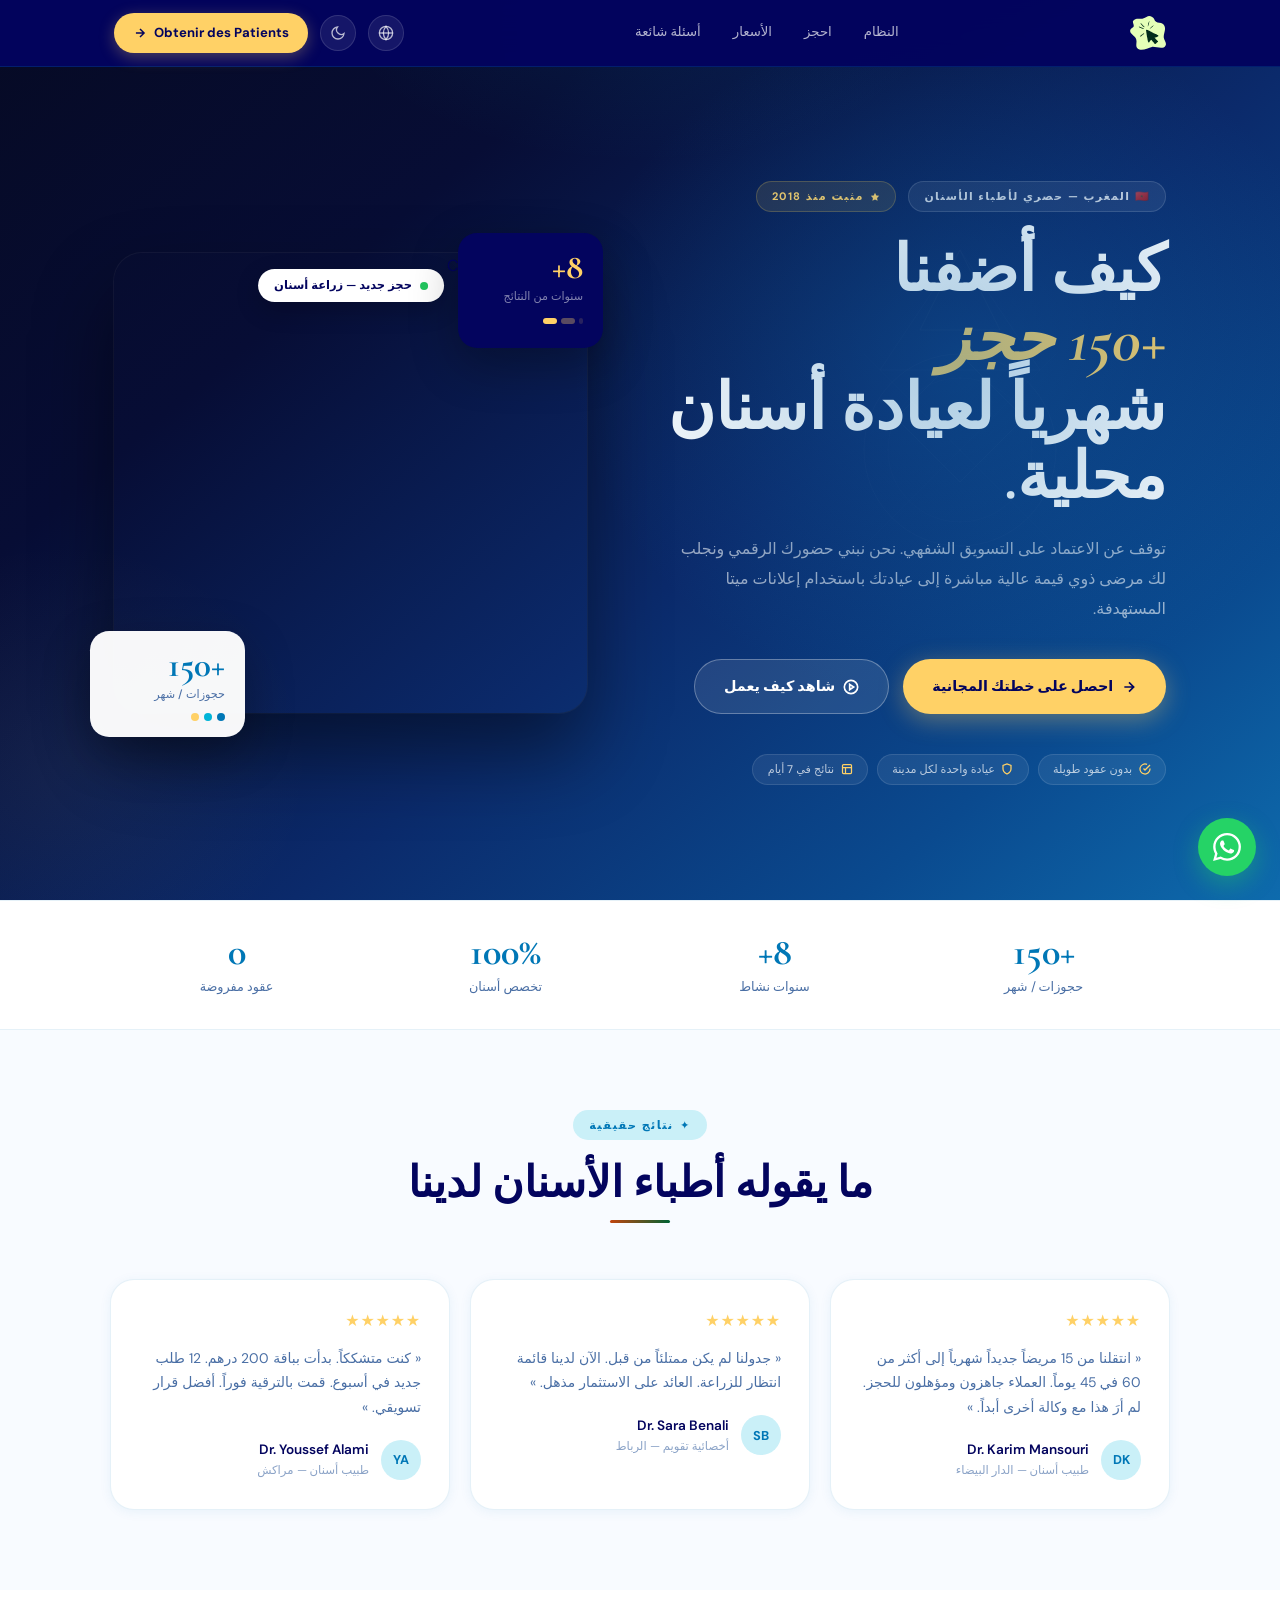
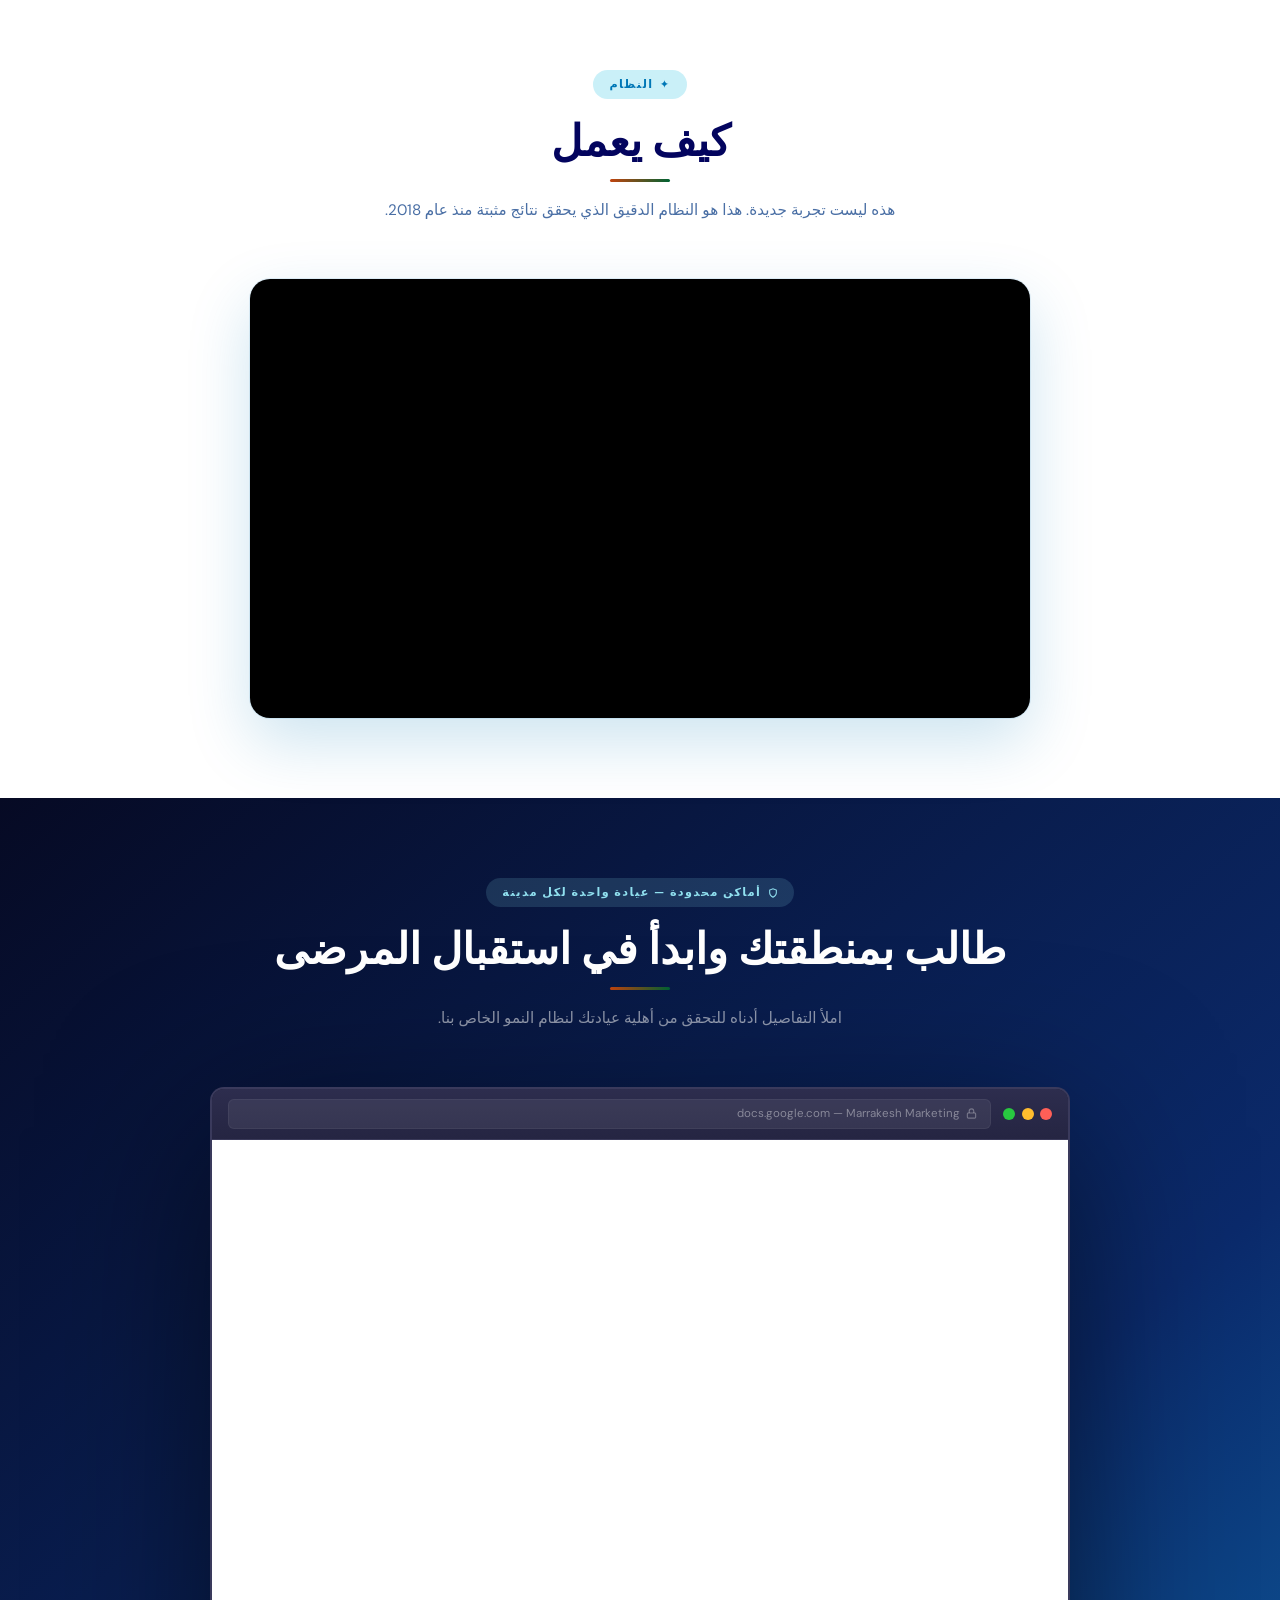
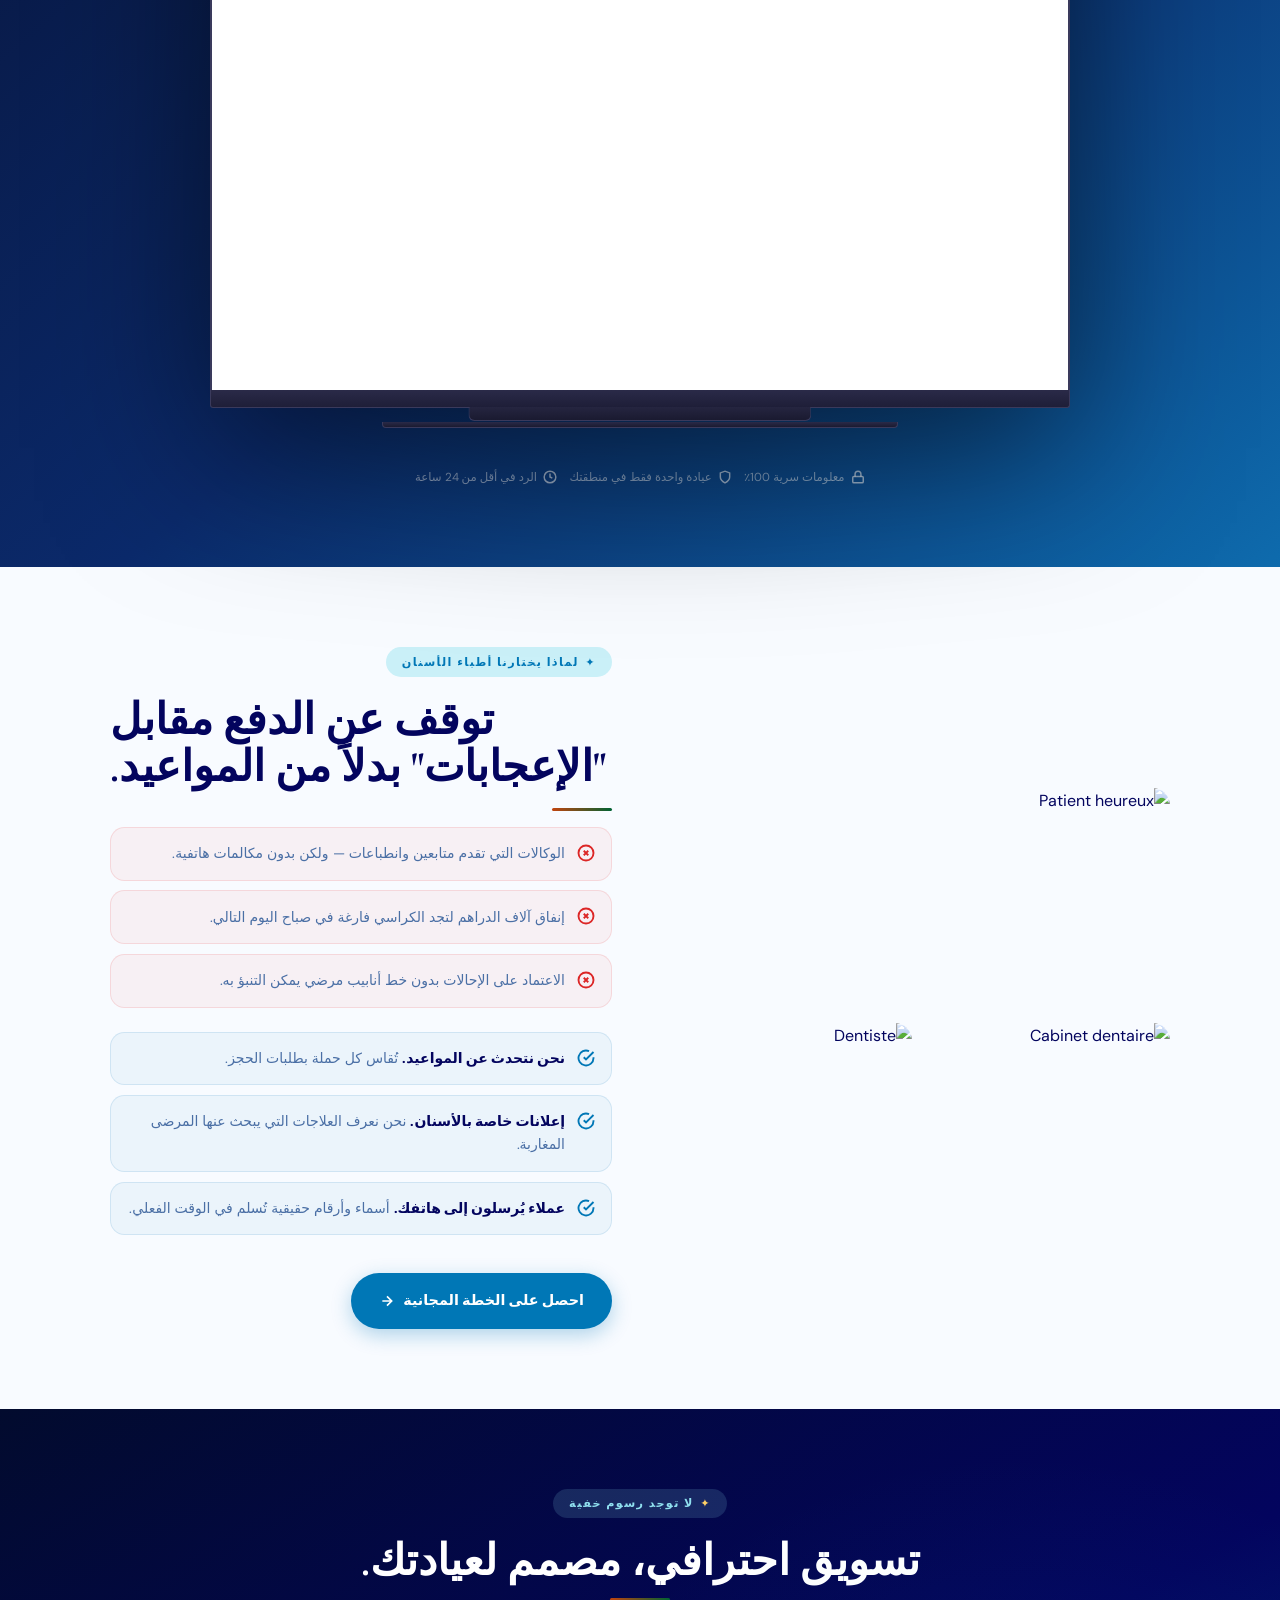
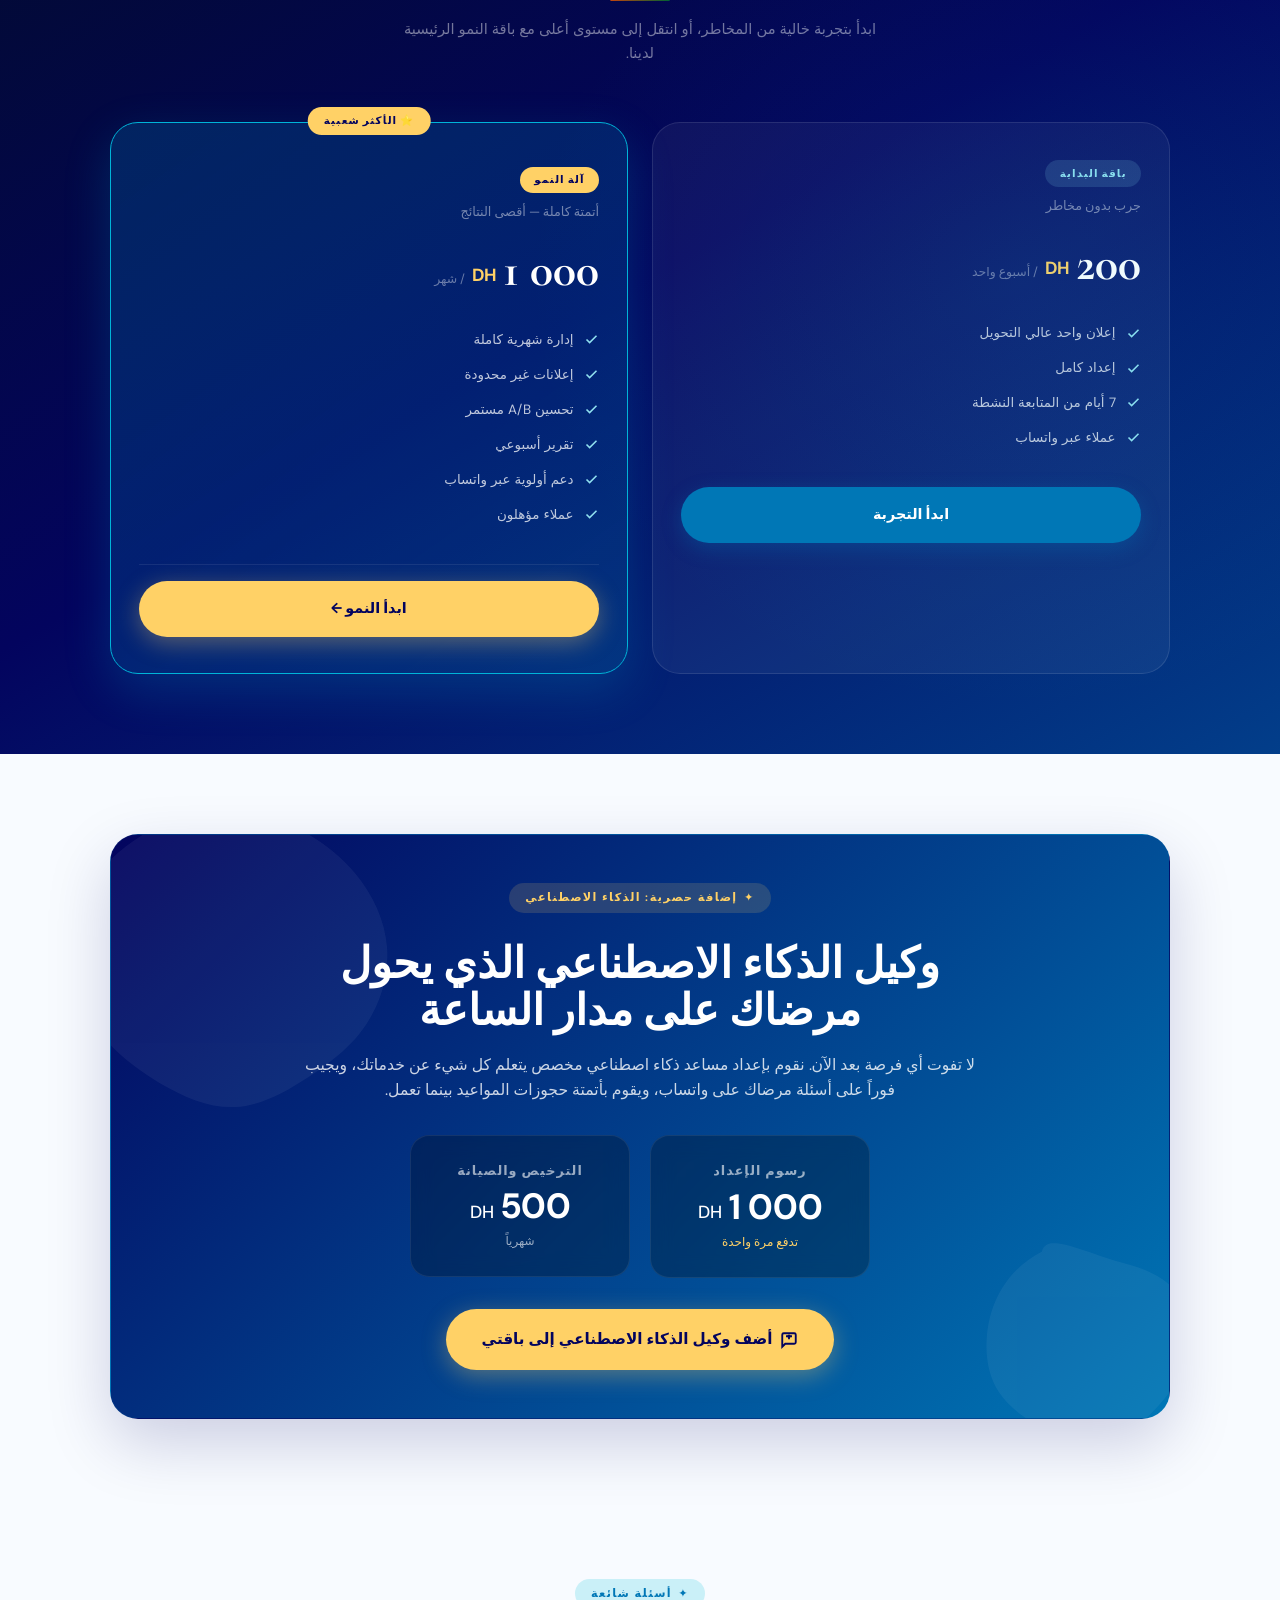
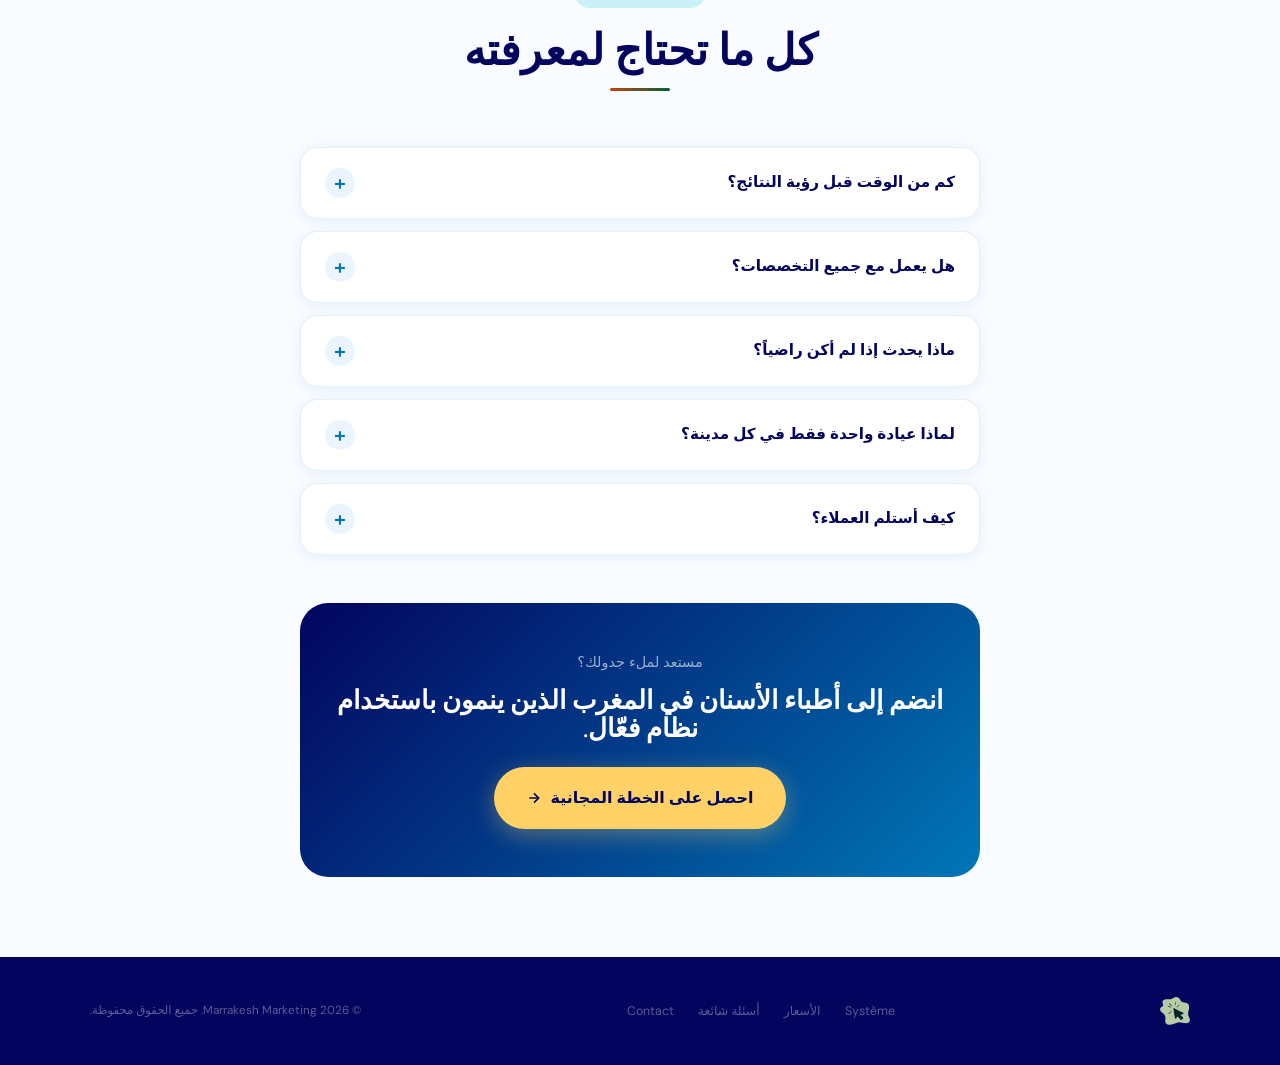
==== ar.html @ 7c223e54 "Initial commit" ====
<!DOCTYPE html>
<html lang="ar" dir="rtl" data-theme="light">

<head>
  <meta charset="UTF-8" />
  <meta name="viewport" content="width=device-width, initial-scale=1.0" />
  <title>اكتساب المرضى لأطباء الأسنان</title>
  <meta name="description"
    content="نظام حصري لاكتساب المرضى لعيادات الأسنان في المغرب. إعلانات ميتا مستهدفة، نتائج مثبتة منذ 2018." />
  <link rel="icon" href="icon.svg" type="image/svg+xml">
  <link rel="alternate" hreflang="fr" href="index.html" />
  <link rel="alternate" hreflang="en" href="en.html" />
  <link rel="alternate" hreflang="ar" href="ar.html" />
  <link rel="alternate" hreflang="x-default" href="index.html" />
  <link rel="preconnect" href="https://fonts.googleapis.com">
  <link rel="preconnect" href="https://fonts.gstatic.com" crossorigin>
  <link
    href="https://fonts.googleapis.com/css2?family=Cormorant+Garamond:ital,wght@0,400;0,500;0,600;0,700;1,700&family=DM+Sans:wght@300;400;500;600;700&display=swap"
    rel="stylesheet">
  <style>
    /* ═══════════════════════════════════════════
   TOKENS
═══════════════════════════════════════════ */
    :root {
      --blue: #0077B6;
      --blue-deep: #023E8A;
      --navy: #03045E;
      --teal: #00B4D8;
      --sky: #90E0EF;
      --light: #CAF0F8;
      --yellow: #FFD166;
      --gold: #C9A84C;
      --white: #FFFFFF;
      --off-white: #F8FBFF;
      --text-main: #03045E;
      --text-muted: #4A6FA5;
      --text-light: #8BA3C7;
      --bg-page: #F8FBFF;
      --bg-card: #FFFFFF;
      --bg-subtle: #EBF5FF;
      --border: rgba(0, 119, 182, .10);
      --shadow-sm: 0 2px 12px rgba(0, 119, 182, .07);
      --shadow-md: 0 8px 32px rgba(0, 119, 182, .12);
      --shadow-lg: 0 24px 64px rgba(3, 4, 94, .18);
      --nav-bg: rgba(3, 4, 94, .97);
      --nav-border: rgba(0, 180, 216, .15);
      --moroccan-r: #C1440E;
      --moroccan-g: #006233;
      --ease: cubic-bezier(.4, 0, .2, 1);
    }

    [data-theme="dark"] {
      --bg-page: #070B1A;
      --bg-card: #0D1428;
      --bg-subtle: #111827;
      --text-main: #E8F4FD;
      --text-muted: #90B4D4;
      --text-light: #5A7A9A;
      --border: rgba(0, 180, 216, .12);
      --shadow-sm: 0 2px 12px rgba(0, 0, 0, .4);
      --shadow-md: 0 8px 32px rgba(0, 0, 0, .5);
      --shadow-lg: 0 24px 64px rgba(0, 0, 0, .6);
      --nav-bg: rgba(3, 4, 94, .99);
      --nav-border: rgba(0, 180, 216, .10);
      --off-white: #0D1428;
    }

    /* ═══════════════════════════════════════════
   RESET
═══════════════════════════════════════════ */
    *,
    *::before,
    *::after {
      box-sizing: border-box;
      margin: 0;
      padding: 0
    }

    html {
      scroll-behavior: smooth;
      scroll-padding-top: 66px;
      -webkit-font-smoothing: antialiased
    }

    body {
      font-family: "DM Sans", system-ui, sans-serif;
      background: var(--bg-page);
      color: var(--text-main);
      line-height: 1.65;
      overflow-x: hidden
    }

    a {
      text-decoration: none;
      color: inherit
    }

    img {
      max-width: 100%;
      height: auto;
      display: block
    }

    button {
      cursor: pointer;
      border: none;
      background: none;
      font-family: inherit
    }

    h1,
    h2,
    h3 {
      font-family: "Cormorant Garamond", Georgia, serif;
      line-height: 1.1
    }

    /* ═══════════════════════════════════════════
   TAGS
═══════════════════════════════════════════ */
    .tag {
      display: inline-flex;
      align-items: center;
      gap: .4rem;
      font-size: .7rem;
      font-weight: 700;
      letter-spacing: .12em;
      text-transform: uppercase;
      padding: .35rem 1rem;
      border-radius: 9999px;
      margin-bottom: .75rem
    }

    .tag-blue {
      color: var(--blue);
      background: var(--light)
    }

    .tag-light {
      color: var(--sky);
      background: rgba(144, 224, 239, .15)
    }

    .tag-gold {
      color: var(--gold);
      background: rgba(201, 168, 76, .12)
    }

    .moroccan-star {
      font-style: normal
    }

    /* ═══════════════════════════════════════════
   BUTTONS — WITH MOTION
═══════════════════════════════════════════ */
    .btn {
      display: inline-flex;
      align-items: center;
      justify-content: center;
      gap: .5rem;
      font-weight: 700;
      font-size: .9rem;
      padding: .9rem 1.8rem;
      border-radius: 9999px;
      transition: transform .22s var(--ease), box-shadow .22s var(--ease), background .22s var(--ease);
      white-space: nowrap;
      cursor: pointer;
      border: none;
      font-family: inherit;
      position: relative;
      overflow: hidden;
    }

    .btn::after {
      content: '';
      position: absolute;
      inset: 0;
      background: rgba(255, 255, 255, .12);
      opacity: 0;
      transition: opacity .2s;
      border-radius: inherit;
    }

    .btn:hover::after {
      opacity: 1
    }

    .btn:active {
      transform: scale(.97) !important
    }

    .btn-gold {
      background: var(--yellow);
      color: var(--navy);
      box-shadow: 0 6px 24px rgba(255, 209, 102, .35)
    }

    .btn-gold:hover {
      background: #FFC233;
      transform: translateY(-4px) scale(1.02);
      box-shadow: 0 16px 40px rgba(255, 209, 102, .55)
    }

    .btn-blue {
      background: var(--blue);
      color: #fff;
      box-shadow: 0 6px 20px rgba(0, 119, 182, .3)
    }

    .btn-blue:hover {
      background: var(--blue-deep);
      transform: translateY(-4px);
      box-shadow: 0 14px 32px rgba(0, 119, 182, .5)
    }

    .btn-ghost {
      background: rgba(255, 255, 255, .1);
      color: #fff;
      border: 1.5px solid rgba(255, 255, 255, .3)
    }

    .btn-ghost:hover {
      background: rgba(255, 255, 255, .2);
      border-color: #fff;
      transform: translateY(-3px)
    }

    /* ═══════════════════════════════════════════
   CARDS
═══════════════════════════════════════════ */
    .card {
      background: var(--bg-card);
      border-radius: 1.5rem;
      border: 1px solid var(--border);
      box-shadow: var(--shadow-sm);
      transition: transform .3s var(--ease), box-shadow .3s var(--ease);
    }

    .card:hover {
      transform: translateY(-8px);
      box-shadow: var(--shadow-md)
    }

    /* ═══════════════════════════════════════════
   LAYOUT
═══════════════════════════════════════════ */
    .section {
      padding: 5rem 0
    }

    .container {
      max-width: 1100px;
      margin: 0 auto;
      padding: 0 1.25rem
    }

    .section-head {
      text-align: center;
      margin-bottom: 3.5rem
    }

    .section-title {
      font-size: clamp(1.9rem, 4vw, 2.7rem);
      font-weight: 700;
      color: var(--text-main);
      margin-top: .5rem
    }

    .moroccan-divider {
      width: 60px;
      height: 3px;
      margin: .75rem auto 0;
      background: linear-gradient(90deg, var(--moroccan-r), var(--moroccan-g));
      border-radius: 9999px
    }

    /* ═══════════════════════════════════════════
   NAVBAR
═══════════════════════════════════════════ */
    #navbar {
      position: fixed;
      top: 0;
      left: 0;
      right: 0;
      width: 100%;
      z-index: 100;
      background: var(--nav-bg);
      border-bottom: 1px solid var(--nav-border);
      backdrop-filter: blur(20px);
      -webkit-backdrop-filter: blur(20px);
      transition: box-shadow .3s, background .35s;
    }

    #navbar.scrolled {
      box-shadow: 0 4px 32px rgba(0, 0, 0, .3)
    }

    .nav-inner {
      max-width: 1100px;
      width: 100%;
      margin: 0 auto;
      padding: 0 1.5rem;
      height: 66px;
      display: flex;
      align-items: center;
      justify-content: space-between;
      gap: 1rem;
    }

    .logo {
      display: flex;
      align-items: center;
      gap: .65rem;
      transition: opacity .2s
    }

    .logo:hover {
      opacity: .85
    }

    .logo-icon {
      width: 36px;
      height: 36px;
      border-radius: 10px;
      background: linear-gradient(135deg, var(--blue) 0%, var(--teal) 100%);
      display: flex;
      align-items: center;
      justify-content: center;
      flex-shrink: 0;
      transition: transform .25s var(--ease);
    }

    .logo:hover .logo-icon {
      transform: rotate(-8deg) scale(1.1)
    }

    .logo-text {
      font-family: "Cormorant Garamond", serif;
      font-size: 1.1rem;
      font-weight: 700;
      color: #fff
    }

    .logo-text span {
      color: var(--yellow)
    }

    .nav-links {
      display: flex;
      align-items: center;
      gap: 2rem
    }

    .nav-links a {
      font-size: .83rem;
      font-weight: 500;
      color: rgba(255, 255, 255, .7);
      transition: color .2s;
      position: relative;
      padding-bottom: 2px;
    }

    .nav-links a::after {
      content: '';
      position: absolute;
      bottom: -2px;
      left: 0;
      right: 0;
      height: 1.5px;
      background: var(--yellow);
      border-radius: 9999px;
      transform: scaleX(0);
      transition: transform .25s var(--ease);
      transform-origin: left;
    }

    .nav-links a:hover {
      color: #fff
    }

    .nav-links a:hover::after {
      transform: scaleX(1)
    }

    .nav-actions {
      display: flex;
      align-items: center;
      gap: .75rem
    }

    .theme-toggle {
      width: 36px;
      height: 36px;
      border-radius: 50%;
      display: flex;
      align-items: center;
      justify-content: center;
      background: rgba(255, 255, 255, .08);
      border: 1px solid rgba(255, 255, 255, .12);
      transition: all .2s;
      cursor: pointer;
      color: rgba(255, 255, 255, .7);
    }

    .theme-toggle:hover {
      background: rgba(255, 255, 255, .18);
      color: #fff;
      transform: rotate(20deg)
    }

    /* Lang Dropdown */
    .lang-wrap {
      position: relative;
      display: flex;
      align-items: center
    }

    .lang-menu {
      position: absolute;
      top: calc(100% + 10px);
      right: 0;
      background: var(--bg-card);
      border: 1px solid var(--border);
      border-radius: 12px;
      box-shadow: var(--shadow-md);
      padding: .4rem;
      display: flex;
      flex-direction: column;
      gap: .2rem;
      opacity: 0;
      pointer-events: none;
      transform: translateY(-8px);
      transition: all .2s var(--ease);
      z-index: 110;
      min-width: 60px;
    }

    .lang-wrap:hover .lang-menu,
    .lang-menu:hover,
    .lang-wrap.active .lang-menu {
      opacity: 1;
      pointer-events: auto;
      transform: translateY(0)
    }

    .lang-menu a {
      display: block;
      padding: .4rem .8rem;
      font-size: .75rem;
      font-weight: 700;
      color: var(--text-main);
      border-radius: 8px;
      text-align: center;
      transition: background .2s, color .2s;
    }

    .lang-menu a:hover {
      background: var(--bg-subtle);
      color: var(--blue)
    }

    .lang-menu a.active {
      background: var(--blue);
      color: #fff
    }

    .lang-wrap .theme-toggle:hover {
      transform: scale(1.1)
    }

    .nav-cta {
      display: inline-flex;
      align-items: center;
      gap: .4rem;
      background: var(--yellow);
      color: var(--navy);
      font-weight: 700;
      font-size: .82rem;
      padding: .55rem 1.2rem;
      border-radius: 9999px;
      transition: all .22s var(--ease);
      box-shadow: 0 4px 16px rgba(255, 209, 102, .3);
    }

    .nav-cta:hover {
      background: #FFC233;
      transform: translateY(-2px);
      box-shadow: 0 10px 28px rgba(255, 209, 102, .5)
    }

    .nav-cta svg {
      transition: transform .2s
    }

    .nav-cta:hover svg {
      transform: translateX(4px)
    }

    /* Hamburger */
    #hamburger {
      display: none;
      flex-direction: column;
      gap: 5px;
      padding: .5rem;
      cursor: pointer;
      z-index: 10
    }

    #hamburger span {
      display: block;
      width: 22px;
      height: 2px;
      background: #fff;
      border-radius: 2px;
      transition: all .3s var(--ease)
    }

    #hamburger.active span:nth-child(1) {
      transform: translateY(7px) rotate(45deg)
    }

    #hamburger.active span:nth-child(2) {
      opacity: 0;
      transform: scaleX(0)
    }

    #hamburger.active span:nth-child(3) {
      transform: translateY(-7px) rotate(-45deg)
    }

    /* Mobile menu */
    #mob-menu {
      display: none;
      flex-direction: column;
      background: rgba(3, 4, 94, .98);
      border-top: 1px solid rgba(0, 180, 216, .12);
    }

    #mob-menu.open {
      display: flex;
      animation: slideDown .3s var(--ease)
    }

    @keyframes slideDown {
      from {
        opacity: 0;
        transform: translateY(-8px)
      }

      to {
        opacity: 1;
        transform: none
      }
    }

    .mob-links a {
      display: block;
      padding: .9rem 1.5rem;
      font-weight: 500;
      color: rgba(255, 255, 255, .75);
      border-bottom: 1px solid rgba(255, 255, 255, .07);
      font-size: .95rem;
      transition: color .2s, background .2s, padding-left .2s;
    }

    .mob-links a:hover {
      color: #fff;
      background: rgba(255, 255, 255, .05);
      padding-left: 2rem
    }

    .mob-cta-wrap {
      padding: 1rem 1.5rem 1.5rem
    }

    /* ═══════════════════════════════════════════
   HERO — DEEP NAVY STYLE
═══════════════════════════════════════════ */
    .hero {
      min-height: 100svh;
      display: flex;
      align-items: center;
      padding-top: 66px;
      background: linear-gradient(140deg, #060A24 0%, #070D35 28%, #0B2A6B 58%, #0A4A8F 82%, #0E6BAD 100%);
      position: relative;
      overflow: hidden;
    }

    .hero::before {
      content: '';
      position: absolute;
      inset: 0;
      background:
        radial-gradient(ellipse 55% 70% at 75% 40%, rgba(14, 107, 173, .35) 0%, transparent 55%),
        radial-gradient(ellipse 35% 45% at 5% 85%, rgba(201, 168, 76, .06) 0%, transparent 55%),
        radial-gradient(ellipse 40% 30% at 50% 0%, rgba(0, 180, 216, .08) 0%, transparent 60%);
      pointer-events: none;
    }

    .hero-geo {
      position: absolute;
      top: 0;
      right: 0;
      width: 50%;
      height: 100%;
      opacity: .05;
      pointer-events: none
    }

    .hero-inner {
      max-width: 1100px;
      margin: 0 auto;
      padding: 4rem 1.5rem;
      display: grid;
      grid-template-columns: 1.05fr .95fr;
      gap: 3.5rem;
      align-items: center;
    }

    .hero-eyebrow {
      display: flex;
      align-items: center;
      gap: .75rem;
      flex-wrap: wrap;
      margin-bottom: 1.5rem
    }

    .hero-flag {
      display: inline-flex;
      align-items: center;
      gap: .4rem;
      background: rgba(255, 255, 255, .08);
      border: 1px solid rgba(255, 255, 255, .14);
      border-radius: 9999px;
      padding: .32rem .95rem;
      font-size: .68rem;
      font-weight: 700;
      letter-spacing: .12em;
      text-transform: uppercase;
      color: rgba(255, 255, 255, .8);
    }

    .hero-proven {
      display: inline-flex;
      align-items: center;
      gap: .4rem;
      background: rgba(201, 168, 76, .15);
      border: 1px solid rgba(201, 168, 76, .3);
      border-radius: 9999px;
      padding: .32rem .95rem;
      font-size: .68rem;
      font-weight: 700;
      letter-spacing: .12em;
      text-transform: uppercase;
      color: var(--yellow);
    }

    .hero-title {
      font-size: clamp(2.3rem, 5vw, 4rem);
      font-weight: 700;
      color: #fff;
      line-height: 1.08;
      margin-bottom: 1.4rem;
    }

    .hero-title .accent {
      color: var(--yellow);
      display: block;
      font-style: italic
    }

    .hero-sub {
      color: rgba(255, 255, 255, .6);
      font-size: 1rem;
      line-height: 1.85;
      margin-bottom: 2.25rem;
      max-width: 490px
    }

    .hero-ctas {
      display: flex;
      flex-wrap: wrap;
      gap: .9rem;
      margin-bottom: 2.5rem
    }

    .hero-trust {
      display: flex;
      flex-wrap: wrap;
      gap: .55rem
    }

    .trust-pill {
      display: inline-flex;
      align-items: center;
      gap: .4rem;
      background: rgba(255, 255, 255, .07);
      border: 1px solid rgba(255, 255, 255, .11);
      border-radius: 9999px;
      padding: .32rem .9rem;
      font-size: .7rem;
      font-weight: 500;
      color: rgba(255, 255, 255, .7);
      transition: background .2s, border-color .2s, transform .2s;
    }

    .trust-pill:hover {
      background: rgba(255, 255, 255, .12);
      border-color: rgba(255, 255, 255, .25);
      transform: translateY(-2px)
    }

    /* Hero visual */
    .hero-visual {
      position: relative;
      z-index: 1
    }

    .hero-img-main {
      border-radius: 1.75rem;
      overflow: hidden;
      height: 460px;
      box-shadow: 0 40px 80px rgba(0, 0, 0, .45), 0 0 0 1px rgba(255, 255, 255, .05);
      transition: transform .4s var(--ease);
    }

    .hero-img-main:hover {
      transform: scale(1.015)
    }

    .hero-img-main img {
      width: 100%;
      height: 100%;
      object-fit: cover
    }

    .hero-float {
      position: absolute;
      background: rgba(255, 255, 255, .97);
      border-radius: 1.2rem;
      padding: 1rem 1.25rem;
      box-shadow: 0 16px 48px rgba(0, 0, 0, .3);
      animation: floatBob 4s ease-in-out infinite;
    }

    .hero-float-1 {
      bottom: -1.5rem;
      left: -1.5rem;
      min-width: 155px;
      animation-delay: 0s
    }

    .hero-float-2 {
      top: -1.25rem;
      right: -1rem;
      min-width: 145px;
      background: var(--navy);
      animation-delay: -2s
    }

    @keyframes floatBob {

      0%,
      100% {
        transform: translateY(0)
      }

      50% {
        transform: translateY(-8px)
      }
    }

    .float-num {
      font-family: "Cormorant Garamond", serif;
      font-weight: 700;
      font-size: 2.2rem;
      line-height: 1;
      color: var(--blue)
    }

    .float-num-light {
      color: var(--yellow)
    }

    .float-label {
      font-size: .7rem;
      font-weight: 500;
      color: var(--text-muted);
      margin-top: .2rem
    }

    .float-label-dark {
      color: rgba(255, 255, 255, .5)
    }

    .float-dots {
      display: flex;
      gap: .3rem;
      margin-top: .6rem
    }

    .float-dot {
      width: 8px;
      height: 8px;
      border-radius: 50%
    }

    /* New reservation badge */
    .hero-badge {
      position: absolute;
      top: 1rem;
      left: 50%;
      transform: translateX(-50%);
      background: #fff;
      border-radius: 9999px;
      padding: .45rem 1rem;
      display: flex;
      align-items: center;
      gap: .5rem;
      box-shadow: 0 8px 24px rgba(0, 0, 0, .2);
      white-space: nowrap;
      animation: badgePop .6s var(--ease) 1s both;
    }

    @keyframes badgePop {
      from {
        opacity: 0;
        transform: translateX(-50%) scale(.85)
      }

      to {
        opacity: 1;
        transform: translateX(-50%) scale(1)
      }
    }

    .hero-badge-dot {
      width: 8px;
      height: 8px;
      background: #22C55E;
      border-radius: 50%;
      animation: pulseGreen 1.5s infinite
    }

    @keyframes pulseGreen {

      0%,
      100% {
        box-shadow: 0 0 0 0 rgba(34, 197, 94, .4)
      }

      50% {
        box-shadow: 0 0 0 6px rgba(34, 197, 94, 0)
      }
    }

    .hero-badge-text {
      font-size: .72rem;
      font-weight: 600;
      color: var(--navy)
    }

    /* ═══════════════════════════════════════════
   STATS STRIP
═══════════════════════════════════════════ */
    .stats-strip {
      background: var(--bg-card);
      border-top: 1px solid var(--border);
      border-bottom: 1px solid var(--border);
      padding: 2rem 0
    }

    .stats-grid {
      display: grid;
      grid-template-columns: repeat(4, 1fr);
      gap: 1rem;
      text-align: center
    }

    .stat-item {
      transition: transform .25s var(--ease)
    }

    .stat-item:hover {
      transform: translateY(-4px)
    }

    .stat-num {
      font-family: "Cormorant Garamond", serif;
      font-size: 2.4rem;
      font-weight: 700;
      color: var(--blue);
      line-height: 1
    }

    .stat-label {
      font-size: .8rem;
      color: var(--text-muted);
      margin-top: .3rem
    }

    /* ═══════════════════════════════════════════
   TESTIMONIALS
═══════════════════════════════════════════ */
    .results-bg {
      background: var(--off-white)
    }

    .testi-grid {
      display: grid;
      grid-template-columns: repeat(3, 1fr);
      gap: 1.25rem
    }

    .testi-card {
      padding: 1.75rem
    }

    .stars {
      color: var(--yellow);
      font-size: 1rem;
      letter-spacing: .05em;
      margin-bottom: .75rem
    }

    .testi-text {
      font-size: .87rem;
      line-height: 1.75;
      color: var(--text-muted);
      margin-bottom: 1.25rem
    }

    .testi-author {
      display: flex;
      align-items: center;
      gap: .75rem
    }

    .testi-avatar {
      width: 40px;
      height: 40px;
      border-radius: 50%;
      background: var(--light);
      display: flex;
      align-items: center;
      justify-content: center;
      font-weight: 700;
      font-size: .8rem;
      color: var(--blue);
      flex-shrink: 0
    }

    .testi-name {
      font-weight: 600;
      font-size: .85rem;
      color: var(--text-main)
    }

    .testi-role {
      font-size: .73rem;
      color: var(--text-light)
    }

    /* ═══════════════════════════════════════════
   MECHANISM STEPS
═══════════════════════════════════════════ */
    .vsl-bg {
      background: var(--bg-card)
    }

    .steps {
      display: grid;
      grid-template-columns: repeat(3, 1fr);
      gap: 1.25rem;
      margin-top: 3rem
    }

    .step-card {
      background: var(--bg-subtle);
      border-radius: 1.25rem;
      padding: 1.75rem;
      text-align: center;
      border: 1px solid var(--border);
      transition: transform .3s var(--ease), box-shadow .3s var(--ease), border-color .3s;
    }

    .step-card:hover {
      transform: translateY(-10px);
      box-shadow: var(--shadow-md);
      border-color: var(--blue)
    }

    .step-num {
      width: 52px;
      height: 52px;
      border-radius: 50%;
      display: flex;
      align-items: center;
      justify-content: center;
      font-weight: 700;
      font-size: 1.1rem;
      color: #fff;
      margin: 0 auto 1rem;
      transition: transform .3s var(--ease);
    }

    .step-card:hover .step-num {
      transform: scale(1.15) rotate(-5deg)
    }

    .step-title {
      font-weight: 600;
      color: var(--text-main);
      margin-bottom: .5rem;
      font-size: .95rem
    }

    .step-desc {
      font-size: .83rem;
      color: var(--text-muted);
      line-height: 1.65
    }

    /* ═══════════════════════════════════════════
   FORM SECTION — MACBOOK FRAME
═══════════════════════════════════════════ */
    .form-section {
      background: linear-gradient(140deg, #060A24 0%, #0B2A6B 60%, #0E6BAD 100%);
      padding: 5rem 0;
    }

    .form-section .section-title {
      color: #fff
    }

    .form-section .section-head p {
      color: rgba(255, 255, 255, .55)
    }

    /* MacBook */
    .macbook-wrap {
      max-width: 860px;
      margin: 0 auto;
      filter: drop-shadow(0 40px 80px rgba(0, 0, 0, .55));
    }

    .macbook-screen {
      background: #1a1a2e;
      border-radius: 14px 14px 0 0;
      border: 2px solid #3a3a5c;
      border-bottom: none;
      overflow: hidden;
    }

    .macbook-bar {
      background: linear-gradient(180deg, #2d2d4e 0%, #252542 100%);
      padding: .6rem 1rem;
      display: flex;
      align-items: center;
      gap: .75rem;
      border-bottom: 1px solid rgba(255, 255, 255, .06);
      flex-shrink: 0;
    }

    .mac-dots {
      display: flex;
      gap: .4rem
    }

    .mac-dot {
      width: 12px;
      height: 12px;
      border-radius: 50%;
      cursor: default;
      transition: filter .2s
    }

    .mac-dot:hover {
      filter: brightness(1.3)
    }

    .mac-dot.red {
      background: #FF5F57
    }

    .mac-dot.yellow {
      background: #FFBD2E
    }

    .mac-dot.green {
      background: #28C840
    }

    .mac-url {
      flex: 1;
      background: rgba(255, 255, 255, .07);
      border-radius: 6px;
      padding: .3rem .8rem;
      font-size: .72rem;
      color: rgba(255, 255, 255, .4);
      display: flex;
      align-items: center;
      gap: .4rem;
      border: 1px solid rgba(255, 255, 255, .05);
    }

    .mac-url svg {
      flex-shrink: 0;
      color: rgba(255, 255, 255, .3)
    }

    /* ── FORM IFRAME — dynamic height, no scroll ── */
    .macbook-iframe-wrap {
      background: #fff;
      width: 100%;
      overflow: hidden;
      /* hide scrollbar */
      position: relative;
    }

    .macbook-iframe-wrap iframe {
      width: 100%;
      height: 800px;
      /* tall default — JS makes it auto-grow */
      border: none;
      display: block;
      transition: height .4s var(--ease);
    }

    /* MacBook stand */
    .macbook-stand-top {
      background: linear-gradient(180deg, #2a2a48 0%, #1e1e38 100%);
      height: 18px;
      border: 1px solid #3a3a5c;
      border-top: none;
      border-radius: 0 0 3px 3px;
      position: relative;
    }

    .macbook-stand-top::after {
      content: '';
      position: absolute;
      bottom: -14px;
      left: 50%;
      transform: translateX(-50%);
      width: 40%;
      height: 14px;
      background: linear-gradient(180deg, #252540 0%, #1a1a30 100%);
      border-radius: 0 0 6px 6px;
      border: 1px solid #3a3a5c;
      border-top: none;
    }

    .macbook-base {
      width: 60%;
      margin: 14px auto 0;
      height: 6px;
      background: linear-gradient(180deg, #2a2a48, #1a1a30);
      border-radius: 0 0 4px 4px;
      border: 1px solid #3a3a5c;
      border-top: none;
    }

    .form-trust {
      display: flex;
      flex-wrap: wrap;
      justify-content: center;
      gap: .75rem;
      margin-top: 2.5rem
    }

    .form-trust-item {
      display: flex;
      align-items: center;
      gap: .4rem;
      font-size: .73rem;
      color: rgba(255, 255, 255, .5)
    }

    /* ═══════════════════════════════════════════
   WHY US
═══════════════════════════════════════════ */
    .why-grid {
      display: grid;
      grid-template-columns: 1fr 1fr;
      gap: 3.5rem;
      align-items: center
    }

    .why-imgs {
      display: grid;
      grid-template-columns: 1fr 1fr;
      gap: .9rem
    }

    .why-img {
      border-radius: 1.1rem;
      overflow: hidden;
      transition: transform .35s var(--ease), box-shadow .35s var(--ease)
    }

    .why-img:hover {
      transform: scale(1.03);
      box-shadow: var(--shadow-md)
    }

    .why-img.tall {
      grid-column: 1/-1;
      height: 220px
    }

    .why-img.tall img {
      object-fit: cover;
      object-position: center top;
    }

    .why-img.short {
      height: 165px
    }

    .why-img img {
      width: 100%;
      height: 100%;
      object-fit: cover
    }

    .pain-item,
    .solution-item {
      display: flex;
      align-items: flex-start;
      gap: .75rem;
      padding: .9rem 1rem;
      border-radius: .9rem;
      margin-bottom: .6rem;
      font-size: .875rem;
      line-height: 1.65;
      transition: transform .2s var(--ease);
    }

    .pain-item:hover,
    .solution-item:hover {
      transform: translateX(4px)
    }

    .pain-item {
      background: rgba(220, 38, 38, .05);
      border: 1px solid rgba(220, 38, 38, .12)
    }

    .solution-item {
      background: rgba(0, 119, 182, .05);
      border: 1px solid rgba(0, 119, 182, .12)
    }

    .pain-icon,
    .solution-icon {
      flex-shrink: 0;
      margin-top: .1rem
    }

    /* ═══════════════════════════════════════════
   PRICING
═══════════════════════════════════════════ */
    .pricing-bg {
      background: linear-gradient(150deg, #020B2E 0%, var(--navy) 50%, #023E8A 100%);
      position: relative;
      overflow: hidden
    }

    .pricing-bg::before {
      content: '';
      position: absolute;
      inset: 0;
      background: radial-gradient(ellipse 60% 70% at 80% 50%, rgba(0, 180, 216, .08) 0%, transparent 65%);
      pointer-events: none
    }

    .pricing-grid {
      display: grid;
      grid-template-columns: 1fr 1fr;
      gap: 1.5rem
    }

    .price-card {
      border-radius: 1.75rem;
      padding: 2.25rem 1.75rem;
      transition: transform .3s var(--ease), box-shadow .3s var(--ease);
    }

    .price-card:hover {
      transform: translateY(-10px)
    }

    .price-card.starter {
      background: rgba(255, 255, 255, .05);
      border: 1.5px solid rgba(255, 255, 255, .1)
    }

    .price-card.starter:hover {
      box-shadow: 0 20px 60px rgba(0, 0, 0, .3)
    }

    .price-card.growth {
      background: linear-gradient(145deg, rgba(0, 119, 182, .25) 0%, rgba(0, 180, 216, .15) 100%);
      border: 1.5px solid var(--teal);
      box-shadow: 0 16px 48px rgba(0, 180, 216, .2)
    }

    .price-card.growth:hover {
      box-shadow: 0 28px 72px rgba(0, 180, 216, .35)
    }

    .price-badge {
      display: inline-block;
      font-size: .65rem;
      font-weight: 700;
      letter-spacing: .1em;
      text-transform: uppercase;
      padding: .3rem .9rem;
      border-radius: 9999px;
      margin-bottom: .5rem
    }

    .price-badge-starter {
      background: rgba(144, 224, 239, .15);
      color: var(--sky)
    }

    .price-badge-growth {
      background: var(--yellow);
      color: var(--navy)
    }

    .price-sub {
      font-size: .8rem;
      color: rgba(255, 255, 255, .45);
      margin-bottom: 1.5rem
    }

    .price-amount {
      display: flex;
      align-items: flex-end;
      gap: .4rem;
      margin-bottom: 1.75rem
    }

    .price-num {
      font-family: "Cormorant Garamond", serif;
      font-weight: 700;
      font-size: 3rem;
      line-height: 1;
      color: #fff
    }

    .price-currency {
      font-weight: 700;
      font-size: 1.1rem;
      color: var(--yellow);
      padding-bottom: .3rem
    }

    .price-period {
      font-size: .78rem;
      color: rgba(255, 255, 255, .4);
      padding-bottom: .3rem
    }

    .price-features {
      list-style: none;
      margin-bottom: 2rem
    }

    .price-features li {
      display: flex;
      align-items: center;
      gap: .65rem;
      font-size: .84rem;
      color: rgba(255, 255, 255, .75);
      padding: .4rem 0;
      transition: color .2s, transform .2s;
    }

    .price-features li:hover {
      color: #fff;
      transform: translateX(4px)
    }

    .price-features li svg {
      flex-shrink: 0
    }

    .price-divider {
      height: 1px;
      background: rgba(255, 255, 255, .08);
      margin: 1rem 0
    }

    /* ═══════════════════════════════════════════
   FAQ
═══════════════════════════════════════════ */
    .faq-list {
      display: flex;
      flex-direction: column;
      gap: .75rem
    }

    details.faq {
      background: var(--bg-card);
      border: 1px solid var(--border);
      border-radius: 1.1rem;
      overflow: hidden;
      box-shadow: var(--shadow-sm);
      transition: box-shadow .25s
    }

    details.faq[open] {
      box-shadow: var(--shadow-md)
    }

    details.faq summary {
      list-style: none;
      -webkit-user-select: none;
      user-select: none;
      cursor: pointer;
      display: flex;
      align-items: center;
      justify-content: space-between;
      gap: 1rem;
      padding: 1.25rem 1.5rem;
      font-weight: 600;
      font-size: .95rem;
      color: var(--text-main);
      transition: background .2s
    }

    details.faq summary:hover {
      background: var(--bg-subtle)
    }

    details.faq summary::-webkit-details-marker {
      display: none
    }

    .faq-icon {
      width: 30px;
      height: 30px;
      border-radius: 50%;
      background: var(--bg-subtle);
      display: flex;
      align-items: center;
      justify-content: center;
      flex-shrink: 0;
      font-size: 1.3rem;
      line-height: 1;
      color: var(--blue);
      transition: transform .25s var(--ease), background .25s
    }

    details.faq[open] .faq-icon {
      transform: rotate(45deg);
      background: var(--blue);
      color: #fff
    }

    .faq-body {
      padding: 0 1.5rem 1.25rem;
      font-size: .88rem;
      line-height: 1.8;
      color: var(--text-muted)
    }

    .faq-cta {
      margin-top: 3rem;
      background: linear-gradient(135deg, var(--navy) 0%, var(--blue) 100%);
      border-radius: 1.75rem;
      padding: 3rem 2rem;
      text-align: center
    }

    /* ═══════════════════════════════════════════
   FOOTER
═══════════════════════════════════════════ */
    footer {
      background: var(--navy);
      padding: 2.5rem 1.25rem;
      color: rgba(255, 255, 255, .35)
    }

    .footer-inner {
      max-width: 1100px;
      margin: 0 auto;
      display: flex;
      flex-wrap: wrap;
      align-items: center;
      justify-content: space-between;
      gap: 1rem
    }

    .footer-logo {
      font-family: "Cormorant Garamond", serif;
      font-size: 1.1rem;
      font-weight: 700;
      color: rgba(255, 255, 255, .7)
    }

    .footer-links {
      display: flex;
      gap: 1.5rem
    }

    .footer-links a {
      font-size: .78rem;
      transition: color .2s
    }

    .footer-links a:hover {
      color: rgba(255, 255, 255, .7)
    }

    /* ═══════════════════════════════════════════
   WHATSAPP
═══════════════════════════════════════════ */
    .wa-wrap {
      position: fixed;
      bottom: 1.5rem;
      right: 1.5rem;
      z-index: 200;
      display: flex;
      flex-direction: column;
      align-items: flex-start;
      gap: .5rem;
      /* prevent bubble from going off-screen top */
      justify-content: flex-end;
    }

    .wa-bubble {
      background: #fff;
      color: #03045E;
      border-radius: 1.1rem 1.1rem 0 1.1rem;
      padding: .75rem 1.1rem;
      font-size: .8rem;
      font-weight: 600;
      box-shadow: 0 8px 24px rgba(0, 0, 0, .15);
      opacity: 0;
      transform: translateY(8px) scale(.95);
      transition: all .3s;
      pointer-events: none;
      width: max-content;
      max-width: calc(100vw - 5rem);
      text-align: center;
      white-space: nowrap;
      right: 0;
    }

    .wa-wrap:hover .wa-bubble {
      opacity: 1;
      transform: translateY(0) scale(1)
    }

    .wa-btn {
      width: 58px;
      height: 58px;
      border-radius: 50%;
      background: #25D366;
      display: flex;
      align-items: center;
      justify-content: center;
      box-shadow: 0 8px 24px rgba(37, 211, 102, .4);
      transition: transform .2s, box-shadow .2s;
      animation: waPulse 2.5s ease-in-out infinite
    }

    .wa-btn:hover {
      transform: scale(1.12);
      box-shadow: 0 16px 40px rgba(37, 211, 102, .55)
    }

    @keyframes waPulse {

      0%,
      100% {
        box-shadow: 0 8px 24px rgba(37, 211, 102, .4)
      }

      50% {
        box-shadow: 0 8px 32px rgba(37, 211, 102, .7), 0 0 0 10px rgba(37, 211, 102, .07)
      }
    }

    /* ═══════════════════════════════════════════
   SCROLL REVEAL
═══════════════════════════════════════════ */
    .reveal {
      opacity: 0;
      transform: translateY(32px);
      transition: opacity .7s var(--ease), transform .7s var(--ease)
    }

    .reveal.visible {
      opacity: 1;
      transform: none
    }

    .reveal-left {
      opacity: 0;
      transform: translateX(-32px);
      transition: opacity .7s var(--ease), transform .7s var(--ease)
    }

    .reveal-left.visible {
      opacity: 1;
      transform: none
    }

    .reveal-right {
      opacity: 0;
      transform: translateX(32px);
      transition: opacity .7s var(--ease), transform .7s var(--ease)
    }

    .reveal-right.visible {
      opacity: 1;
      transform: none
    }

    .reveal-scale {
      opacity: 0;
      transform: scale(.92);
      transition: opacity .7s var(--ease), transform .7s var(--ease)
    }

    .reveal-scale.visible {
      opacity: 1;
      transform: none
    }

    /* Staggered children */
    .stagger>* {
      opacity: 0;
      transform: translateY(24px);
      transition: opacity .6s var(--ease), transform .6s var(--ease)
    }

    .stagger.visible>* {
      opacity: 1;
      transform: none
    }

    .stagger.visible>*:nth-child(1) {
      transition-delay: .05s
    }

    .stagger.visible>*:nth-child(2) {
      transition-delay: .15s
    }

    .stagger.visible>*:nth-child(3) {
      transition-delay: .25s
    }

    .stagger.visible>*:nth-child(4) {
      transition-delay: .35s
    }

    /* ═══════════════════════════════════════════
   MOBILE — FIXED FONTS + FORM
═══════════════════════════════════════════ */
    @media(max-width:767px) {

      /* Nav */
      .nav-links {
        display: none
      }

      #hamburger {
        display: flex
      }

      .nav-cta {
        display: none
      }

      .nav-inner {
        height: 60px;
        padding: 0 1rem
      }

      /* Hero */
      .hero {
        min-height: auto;
        padding-bottom: 3rem
      }

      .hero-inner {
        grid-template-columns: 1fr;
        gap: 2rem;
        padding: 2rem 1.1rem 2.5rem
      }

      .hero-title {
        font-size: clamp(1.9rem, 7vw, 2.5rem) !important;
        line-height: 1.12
      }

      .hero-sub {
        font-size: .9rem;
        max-width: 100%
      }

      .hero-ctas {
        flex-direction: column;
        gap: .7rem
      }

      .hero-ctas .btn {
        width: 100%;
        padding: .9rem 1.2rem;
        font-size: .92rem;
        justify-content: center
      }

      .hero-img-main {
        height: 260px
      }

      .hero-float-1 {
        bottom: -.75rem;
        left: -.5rem;
        padding: .65rem .85rem
      }

      .hero-float-2 {
        top: -.5rem;
        right: -.25rem;
        padding: .65rem .85rem
      }

      .float-num {
        font-size: 1.5rem
      }

      .float-label {
        font-size: .62rem
      }

      .hero-badge {
        font-size: .62rem;
        padding: .35rem .75rem;
        gap: .35rem;
        white-space: normal;
        text-align: center;
        width: max-content;
        max-width: 85vw
      }

      .hero-trust {
        gap: .4rem
      }

      .trust-pill {
        font-size: .65rem;
        padding: .28rem .7rem
      }

      /* Stats */
      .stats-grid {
        grid-template-columns: 1fr 1fr;
        gap: .75rem
      }

      .stat-num {
        font-size: 1.9rem
      }

      .stat-label {
        font-size: .73rem
      }

      /* Testimonials */
      .testi-grid {
        grid-template-columns: 1fr;
        gap: 1rem
      }

      .testi-text {
        font-size: .84rem
      }

      /* Steps */
      .steps {
        grid-template-columns: 1fr;
        gap: .9rem
      }

      /* Section */
      .section {
        padding: 3rem 0
      }

      .section-head {
        margin-bottom: 2rem
      }

      .section-title {
        font-size: clamp(1.6rem, 6vw, 2rem) !important
      }

      /* MacBook on mobile — just a clean frame, no stand */
      .macbook-wrap {
        filter: drop-shadow(0 12px 32px rgba(0, 0, 0, .35))
      }

      .macbook-screen {
        border-radius: 10px 10px 0 0
      }

      .macbook-stand-top::after {
        display: none
      }

      .macbook-base {
        width: 80%
      }

      /* Let iframe be tall enough for the whole form */
      .macbook-iframe-wrap iframe {
        height: 850px
      }

      /* Why */
      .why-grid {
        grid-template-columns: 1fr;
        gap: 1.75rem
      }

      .why-imgs {
        display: none
      }

      .pain-item,
      .solution-item {
        font-size: .82rem
      }

      /* Pricing */
      .pricing-grid {
        grid-template-columns: 1fr;
        gap: 1.25rem
      }

      .price-num {
        font-size: 2.5rem
      }

      /* FAQ */
      details.faq summary {
        font-size: .88rem;
        padding: 1rem 1.1rem
      }

      .faq-body {
        font-size: .83rem;
        padding: 0 1.1rem 1rem
      }

      /* Footer */
      .footer-inner {
        flex-direction: column;
        text-align: center
      }

      .footer-links {
        justify-content: center
      }

      /* WA */
      .wa-wrap {
        bottom: 1rem;
        right: 1rem
      }

      .wa-btn {
        width: 52px;
        height: 52px
      }

      .faq-cta .btn {
        width: 100%;
        font-size: .75rem;
        padding: .85rem 1rem;
        white-space: nowrap;
        text-align: center;
        gap: .3rem;
      }

      .faq-cta {
        padding: 2rem 1.25rem;
      }
    }

    @media(min-width:768px) and (max-width:1023px) {
      .hero-inner {
        gap: 2rem
      }

      .hero-title {
        font-size: 2.8rem
      }

      .testi-grid {
        grid-template-columns: 1fr 1fr
      }

      .steps {
        grid-template-columns: 1fr
      }

      .why-grid {
        gap: 2rem
      }
    }

    .vsl-video-wrap {
      max-width: 780px;
      margin-left: auto;
      margin-right: auto;
    }

    .vsl-video-frame {
      position: relative;
      padding-top: 56.25%;
      /* 16:9 */
      border-radius: 1.25rem;
      overflow: hidden;
      box-shadow: 0 24px 64px rgba(0, 119, 182, .2), 0 0 0 1px var(--border);
      background: #000;
    }

    .vsl-video-frame iframe {
      position: absolute;
      inset: 0;
      width: 100%;
      height: 100%;
      border: none;
    }

    .lang-menu::before {
      content: '';
      position: absolute;
      top: -20px;
      left: 0;
      right: 0;
      height: 20px;
    }
  </style>
</head>

<body>

  <!-- ═══ NAVBAR ═══ -->
  <nav id="navbar" role="navigation" aria-label="Main navigation">
    <div class="nav-inner">
      <a href="#" aria-label="Marrakesh Marketing">
        <img src="icon.svg" alt="Logo" width="36" height="36" style="display:block;object-fit:contain;">
      </a>

      <div class="nav-links">
        <a href="#mechanism">النظام</a>
        <a href="#form">احجز</a>
        <a href="#pricing">الأسعار</a>
        <a href="#faq">أسئلة شائعة</a>
      </div>

      <div class="nav-actions">
        <div class="lang-wrap" id="langWrap">
          <button class="theme-toggle" aria-label="Changer de langue">
            <svg width="16" height="16" viewBox="0 0 24 24" fill="none" stroke="currentColor" stroke-width="2">
              <circle cx="12" cy="12" r="10" />
              <line x1="2" y1="12" x2="22" y2="12" />
              <path d="M12 2a15.3 15.3 0 0 1 4 10 15.3 15.3 0 0 1-4 10 15.3 15.3 0 0 1-4-10 15.3 15.3 0 0 1 4-10z" />
            </svg>
          </button>
          <div class="lang-menu">
            <a href="index.html">FR</a>
            <a href="en.html">EN</a>
            <a href="ar.html" class="active">AR</a>
          </div>
        </div>
        <button class="theme-toggle" id="themeToggle" aria-label="Toggle dark mode">
          <svg id="icon-sun" width="16" height="16" viewBox="0 0 24 24" fill="none" stroke="currentColor"
            stroke-width="2" style="display:none">
            <circle cx="12" cy="12" r="5" />
            <path
              d="M12 1v2M12 21v2M4.22 4.22l1.42 1.42M18.36 18.36l1.42 1.42M1 12h2M21 12h2M4.22 19.78l1.42-1.42M18.36 5.64l1.42-1.42" />
          </svg>
          <svg id="icon-moon" width="16" height="16" viewBox="0 0 24 24" fill="none" stroke="currentColor"
            stroke-width="2">
            <path d="M21 12.79A9 9 0 1 1 11.21 3 7 7 0 0 0 21 12.79z" />
          </svg>
        </button>
        <a href="#form" class="nav-cta">
          Obtenir des Patients
          <svg width="14" height="14" viewBox="0 0 24 24" fill="none" stroke="currentColor" stroke-width="2.5">
            <path d="M5 12h14M12 5l7 7-7 7" />
          </svg>
        </a>
        <button id="hamburger" aria-label="Menu" aria-expanded="false">
          <span></span><span></span><span></span>
        </button>
      </div>
    </div>

    <div id="mob-menu">
      <div class="mob-links">
        <a href="#mechanism">النظام</a>
        <a href="#form">احجز الآن</a>
        <a href="#pricing">الأسعار</a>
        <a href="#faq">أسئلة شائعة</a>
      </div>
      <div class="mob-cta-wrap">
        <a href="#form" class="btn btn-gold" style="width:100%;padding:.95rem">احصل على مرضى ←</a>
      </div>
    </div>
  </nav>


  <!-- ═══ HERO ═══ -->
  <section id="hero" class="hero">
    <svg class="hero-geo" viewBox="0 0 800 600" fill="none" aria-hidden="true">
      <g opacity=".6">
        <polygon points="400,50 450,150 350,150" stroke="white" stroke-width=".8" fill="none" />
        <polygon points="400,50 500,200 300,200" stroke="white" stroke-width=".5" fill="none" />
        <circle cx="400" cy="300" r="120" stroke="white" stroke-width=".6" fill="none" />
        <circle cx="400" cy="300" r="90" stroke="white" stroke-width=".4" fill="none" />
        <polygon points="400,180 480,260 400,340 320,260" stroke="white" stroke-width=".6" fill="none" />
        <line x1="280" y1="180" x2="520" y2="420" stroke="white" stroke-width=".3" />
        <line x1="520" y1="180" x2="280" y2="420" stroke="white" stroke-width=".3" />
        <line x1="400" y1="100" x2="400" y2="500" stroke="white" stroke-width=".3" />
        <line x1="200" y1="300" x2="600" y2="300" stroke="white" stroke-width=".3" />
      </g>
    </svg>

    <div class="hero-inner">
      <div>
        <div class="hero-eyebrow reveal">
          <span class="hero-flag">🇲🇦 المغرب — حصري لأطباء الأسنان</span>
          <span class="hero-proven">
            <svg width="10" height="10" viewBox="0 0 24 24" fill="currentColor">
              <path d="M12 2l3.09 6.26L22 9.27l-5 4.87 1.18 6.88L12 17.77l-6.18 3.25L7 14.14 2 9.27l6.91-1.01L12 2z" />
            </svg>
            مثبت منذ 2018
          </span>
        </div>

        <h1 class="hero-title reveal" style="transition-delay:.1s">
          كيف أضفنا
          <span class="accent">+150 حجز</span>
          شهرياً لعيادة أسنان محلية.
        </h1>

        <p class="hero-sub reveal" style="transition-delay:.2s">
          توقف عن الاعتماد على التسويق الشفهي. نحن نبني حضورك الرقمي ونجلب لك مرضى ذوي قيمة عالية مباشرة إلى عيادتك
          باستخدام إعلانات ميتا المستهدفة.
        </p>

        <div class="hero-ctas reveal" style="transition-delay:.3s">
          <a href="#form" class="btn btn-gold">
            <svg width="16" height="16" viewBox="0 0 24 24" fill="none" stroke="currentColor" stroke-width="2.5">
              <path d="M5 12h14M12 5l7 7-7 7" />
            </svg>
            احصل على خطتك المجانية
          </a>
          <a href="#mechanism" class="btn btn-ghost">
            <svg width="16" height="16" viewBox="0 0 24 24" fill="none" stroke="currentColor" stroke-width="2.5">
              <circle cx="12" cy="12" r="10" />
              <polygon points="10,8 16,12 10,16" />
            </svg>
            شاهد كيف يعمل
          </a>
        </div>

        <div class="hero-trust reveal" style="transition-delay:.4s">
          <span class="trust-pill"><svg width="12" height="12" viewBox="0 0 24 24" fill="none" stroke="#FFD166"
              stroke-width="2.5">
              <path d="M22 11.08V12a10 10 0 1 1-5.93-9.14" />
              <polyline points="22 4 12 14.01 9 11.01" />
            </svg>بدون عقود طويلة</span>
          <span class="trust-pill"><svg width="12" height="12" viewBox="0 0 24 24" fill="none" stroke="#FFD166"
              stroke-width="2.5">
              <path d="M12 22s8-4 8-10V5l-8-3-8 3v7c0 6 8 10 8 10z" />
            </svg>عيادة واحدة لكل مدينة</span>
          <span class="trust-pill"><svg width="12" height="12" viewBox="0 0 24 24" fill="none" stroke="#FFD166"
              stroke-width="2.5">
              <rect x="3" y="3" width="18" height="18" rx="2" />
              <path d="M3 9h18M9 21V9" />
            </svg>نتائج في 7 أيام</span>
        </div>
      </div>

      <div class="hero-visual reveal-scale" style="transition-delay:.2s">
        <div class="hero-img-main">
          <img
            src="https://pplx-res.cloudinary.com/image/upload/pplx_search_images/80d296d97849a7f177a3a9ad2fc80e8089c5305f.jpg"
            alt="Cabinet dentaire" loading="eager" />
        </div>
        <div class="hero-badge">
          <div class="hero-badge-dot"></div>
          <span class="hero-badge-text">حجز جديد — زراعة أسنان</span>
        </div>
        <div class="hero-float hero-float-1">
          <div class="float-num">+150</div>
          <div class="float-label">حجوزات / شهر</div>
          <div class="float-dots">
            <div class="float-dot" style="background:#0077B6"></div>
            <div class="float-dot" style="background:#00B4D8"></div>
            <div class="float-dot" style="background:#FFD166"></div>
          </div>
        </div>
        <div class="hero-float hero-float-2">
          <div class="float-num float-num-light">8+</div>
          <div class="float-label float-label-dark">سنوات من النتائج</div>
          <svg style="margin-top:.5rem" width="40" height="6" viewBox="0 0 40 6" fill="none">
            <rect width="14" height="6" rx="3" fill="#FFD166" />
            <rect x="18" width="14" height="6" rx="3" fill="rgba(255,209,102,.35)" />
            <rect x="36" width="4" height="6" rx="2" fill="rgba(255,209,102,.15)" />
          </svg>
        </div>
      </div>
    </div>
  </section>


  <!-- ═══ STATS STRIP ═══ -->
  <div class="stats-strip">
    <div class="container">
      <div class="stats-grid stagger reveal">
        <div class="stat-item">
          <div class="stat-num">+150</div>
          <div class="stat-label">حجوزات / شهر</div>
        </div>
        <div class="stat-item">
          <div class="stat-num">8+</div>
          <div class="stat-label">سنوات نشاط</div>
        </div>
        <div class="stat-item">
          <div class="stat-num">100%</div>
          <div class="stat-label">تخصص أسنان</div>
        </div>
        <div class="stat-item">
          <div class="stat-num">0</div>
          <div class="stat-label">عقود مفروضة</div>
        </div>
      </div>
    </div>
  </div>


  <!-- ═══ TESTIMONIALS ═══ -->
  <section class="section results-bg">
    <div class="container">
      <div class="section-head reveal">
        <span class="tag tag-blue"><span class="moroccan-star">✦</span> نتائج حقيقية</span>
        <h2 class="section-title">ما يقوله أطباء الأسنان لدينا</h2>
        <div class="moroccan-divider"></div>
      </div>
      <div class="testi-grid stagger reveal">
        <div class="card testi-card">
          <div class="stars">★★★★★</div>
          <p class="testi-text">«&nbsp;انتقلنا من 15 مريضاً جديداً شهرياً إلى أكثر من 60 في 45 يوماً. العملاء جاهزون
            ومؤهلون للحجز. لم أرَ هذا مع وكالة أخرى أبداً.&nbsp;»</p>
          <div class="testi-author">
            <div class="testi-avatar">DK</div>
            <div>
              <div class="testi-name">Dr. Karim Mansouri</div>
              <div class="testi-role">طبيب أسنان — الدار البيضاء</div>
            </div>
          </div>
        </div>
        <div class="card testi-card">
          <div class="stars">★★★★★</div>
          <p class="testi-text">«&nbsp;جدولنا لم يكن ممتلئاً من قبل. الآن لدينا قائمة انتظار للزراعة. العائد على
            الاستثمار مذهل.&nbsp;»</p>
          <div class="testi-author">
            <div class="testi-avatar">SB</div>
            <div>
              <div class="testi-name">Dr. Sara Benali</div>
              <div class="testi-role">أخصائية تقويم — الرباط</div>
            </div>
          </div>
        </div>
        <div class="card testi-card">
          <div class="stars">★★★★★</div>
          <p class="testi-text">«&nbsp;كنت متشككاً. بدأت بباقة 200 درهم. 12 طلب جديد في أسبوع. قمت بالترقية فوراً. أفضل
            قرار تسويقي.&nbsp;»</p>
          <div class="testi-author">
            <div class="testi-avatar">YA</div>
            <div>
              <div class="testi-name">Dr. Youssef Alami</div>
              <div class="testi-role">طبيب أسنان — مراكش</div>
            </div>
          </div>
        </div>
      </div>
    </div>
  </section>


  <!-- ═══ MECHANISM ═══ -->
  <section id="mechanism" class="section vsl-bg">
    <div class="container">
      <div class="section-head reveal">
        <span class="tag tag-blue"><span class="moroccan-star">✦</span> النظام</span>
        <h2 class="section-title">كيف يعمل</h2>
        <div class="moroccan-divider"></div>
        <p
          style="color:var(--text-muted);margin-top:1rem;font-size:.95rem;max-width:520px;margin-left:auto;margin-right:auto">
          هذه ليست تجربة جديدة. هذا هو النظام الدقيق الذي يحقق نتائج مثبتة منذ عام 2018.
        </p>
      </div>

      <!-- YouTube Video -->
      <div class="vsl-video-wrap reveal" style="margin-top:3rem;">
        <div class="vsl-video-frame">
          <iframe src="https://www.youtube-nocookie.com/embed/fCsKhWlBlTg?rel=0&modestbranding=1&color=white"
            title="Marketing Funnel — Marrakesh Marketing"
            allow="accelerometer; autoplay; clipboard-write; encrypted-media; gyroscope; picture-in-picture; web-share"
            referrerpolicy="strict-origin-when-cross-origin" allowfullscreen loading="lazy"></iframe>
        </div>
      </div>

    </div>
  </section>


  <!-- ═══ FORM ═══ -->
  <section id="form" class="form-section">
    <div class="container">
      <div class="section-head reveal">
        <span class="tag tag-light">
          <svg width="10" height="10" viewBox="0 0 24 24" fill="none" stroke="currentColor" stroke-width="2.5">
            <path d="M12 22s8-4 8-10V5l-8-3-8 3v7c0 6 8 10 8 10z" />
          </svg>
          أماكن محدودة — عيادة واحدة لكل مدينة
        </span>
        <h2 class="section-title">طالب بمنطقتك وابدأ في استقبال المرضى</h2>
        <div class="moroccan-divider"></div>
        <p style="margin-top:1rem;font-size:.95rem">املأ التفاصيل أدناه للتحقق من أهلية عيادتك لنظام النمو الخاص بنا.
        </p>
      </div>

      <div class="macbook-wrap reveal-scale">
        <div class="macbook-screen">
          <div class="macbook-bar">
            <div class="mac-dots">
              <div class="mac-dot red"></div>
              <div class="mac-dot yellow"></div>
              <div class="mac-dot green"></div>
            </div>
            <div class="mac-url">
              <svg width="11" height="11" viewBox="0 0 24 24" fill="none" stroke="currentColor" stroke-width="2.5">
                <rect x="3" y="11" width="18" height="11" rx="2" />
                <path d="M7 11V7a5 5 0 0 1 10 0v4" />
              </svg>
              docs.google.com — Marrakesh Marketing
            </div>
          </div>
          <div class="macbook-iframe-wrap" id="formWrap">
            <iframe id="gform"
              src="https://docs.google.com/forms/d/e/1FAIpQLSc5AsvZZ0cgzAM4sxGP7REi2oJPfFTqbE4lUsErti-8wNw30A/viewform?embedded=true&hl=ar"
              title="Formulaire Marrakesh Marketing" marginheight="0" marginwidth="0" scrolling="auto"
              loading="lazy">Chargement…</iframe>
          </div>
        </div>
        <div class="macbook-stand-top"></div>
        <div class="macbook-base"></div>
      </div>

      <div class="form-trust reveal">
        <span class="form-trust-item"><svg width="14" height="14" viewBox="0 0 24 24" fill="none"
            stroke="rgba(255,255,255,.6)" stroke-width="2.5">
            <rect x="3" y="11" width="18" height="11" rx="2" />
            <path d="M7 11V7a5 5 0 0 1 10 0v4" />
          </svg>معلومات سرية 100٪</span>
        <span class="form-trust-item"><svg width="14" height="14" viewBox="0 0 24 24" fill="none"
            stroke="rgba(255,255,255,.6)" stroke-width="2.5">
            <path d="M12 22s8-4 8-10V5l-8-3-8 3v7c0 6 8 10 8 10z" />
          </svg>عيادة واحدة فقط في منطقتك</span>
        <span class="form-trust-item"><svg width="14" height="14" viewBox="0 0 24 24" fill="none"
            stroke="rgba(255,255,255,.6)" stroke-width="2.5">
            <circle cx="12" cy="12" r="10" />
            <polyline points="12 6 12 12 16 14" />
          </svg>الرد في أقل من 24 ساعة</span>
      </div>
    </div>
  </section>


  <!-- ═══ WHY US ═══ -->
  <section id="process" class="section">
    <div class="container">
      <div class="why-grid">
        <div class="why-imgs reveal-left">
          <div class="why-img tall"><img src="https://images.pexels.com/photos/3881440/pexels-photo-3881440.jpeg"
              alt="Patient heureux" loading="lazy" /></div>
          <div class="why-img short"><img src="https://images.pexels.com/photos/12917343/pexels-photo-12917343.jpeg"
              alt="Cabinet dentaire" loading="lazy" /></div>
          <div class="why-img short"><img
              src="https://pplx-res.cloudinary.com/image/upload/pplx_search_images/1fe396fc0111ed7fe5c817bae75ac07d17a4a2f3.jpg"
              alt="Dentiste" loading="lazy" /></div>
        </div>
        <div class="reveal-right">
          <span class="tag tag-blue"><span class="moroccan-star">✦</span> لماذا يختارنا أطباء الأسنان</span>
          <h2 class="section-title" style="text-align:left;margin-top:.5rem">توقف عن الدفع مقابل "الإعجابات" بدلاً من
            المواعيد.</h2>
          <div class="moroccan-divider" style="margin:1rem 0"></div>
          <div style="margin-bottom:1.5rem">
            <div class="pain-item"><svg class="pain-icon" width="18" height="18" viewBox="0 0 24 24" fill="none"
                stroke="#DC2626" stroke-width="2.5">
                <circle cx="12" cy="12" r="10" />
                <path d="M15 9l-6 6M9 9l6 6" />
              </svg><span style="color:var(--text-muted)">الوكالات التي تقدم متابعين وانطباعات — ولكن بدون مكالمات
                هاتفية.</span></div>
            <div class="pain-item"><svg class="pain-icon" width="18" height="18" viewBox="0 0 24 24" fill="none"
                stroke="#DC2626" stroke-width="2.5">
                <circle cx="12" cy="12" r="10" />
                <path d="M15 9l-6 6M9 9l6 6" />
              </svg><span style="color:var(--text-muted)">إنفاق آلاف الدراهم لتجد الكراسي فارغة في صباح اليوم
                التالي.</span></div>
            <div class="pain-item"><svg class="pain-icon" width="18" height="18" viewBox="0 0 24 24" fill="none"
                stroke="#DC2626" stroke-width="2.5">
                <circle cx="12" cy="12" r="10" />
                <path d="M15 9l-6 6M9 9l6 6" />
              </svg><span style="color:var(--text-muted)">الاعتماد على الإحالات بدون خط أنابيب مرضي يمكن التنبؤ
                به.</span></div>
          </div>
          <div>
            <div class="solution-item"><svg class="solution-icon" width="18" height="18" viewBox="0 0 24 24" fill="none"
                stroke="#0077B6" stroke-width="2.5">
                <path d="M22 11.08V12a10 10 0 1 1-5.93-9.14" />
                <polyline points="22 4 12 14.01 9 11.01" />
              </svg><span style="color:var(--text-muted)"><strong style="color:var(--text-main)">نحن نتحدث عن
                  المواعيد.</strong> تُقاس كل حملة بطلبات الحجز.</span></div>
            <div class="solution-item"><svg class="solution-icon" width="18" height="18" viewBox="0 0 24 24" fill="none"
                stroke="#0077B6" stroke-width="2.5">
                <path d="M22 11.08V12a10 10 0 1 1-5.93-9.14" />
                <polyline points="22 4 12 14.01 9 11.01" />
              </svg><span style="color:var(--text-muted)"><strong style="color:var(--text-main)">إعلانات خاصة
                  بالأسنان.</strong> نحن نعرف العلاجات التي يبحث عنها المرضى المغاربة.</span></div>
            <div class="solution-item"><svg class="solution-icon" width="18" height="18" viewBox="0 0 24 24" fill="none"
                stroke="#0077B6" stroke-width="2.5">
                <path d="M22 11.08V12a10 10 0 1 1-5.93-9.14" />
                <polyline points="22 4 12 14.01 9 11.01" />
              </svg><span style="color:var(--text-muted)"><strong style="color:var(--text-main)">عملاء يُرسلون إلى
                  هاتفك.</strong> أسماء وأرقام حقيقية تُسلم في الوقت الفعلي.</span></div>
          </div>
          <a href="#form" class="btn btn-blue" style="margin-top:1.75rem;padding:1rem 1.75rem">
            احصل على الخطة المجانية
            <svg width="16" height="16" viewBox="0 0 24 24" fill="none" stroke="currentColor" stroke-width="2.5">
              <path d="M5 12h14M12 5l7 7-7 7" />
            </svg>
          </a>
        </div>
      </div>
    </div>
  </section>


  <!-- ═══ PRICING ═══ -->
  <section id="pricing" class="section pricing-bg">
    <div class="container">
      <div class="section-head reveal">
        <span class="tag tag-light"><span class="moroccan-star" style="color:var(--yellow)">✦</span> لا توجد رسوم
          خفية</span>
        <h2 class="section-title" style="color:#fff">تسويق احترافي، مصمم لعيادتك.</h2>
        <div class="moroccan-divider"></div>
        <p
          style="color:rgba(255,255,255,.45);margin-top:1rem;font-size:.92rem;max-width:480px;margin-left:auto;margin-right:auto">
          ابدأ بتجربة خالية من المخاطر، أو انتقل إلى مستوى أعلى مع باقة النمو الرئيسية لدينا.</p>
      </div>
      <div class="pricing-grid stagger reveal">
        <div class="price-card starter">
          <span class="price-badge price-badge-starter">باقة البداية</span>
          <p class="price-sub">جرب بدون مخاطر</p>
          <div class="price-amount"><span class="price-num" dir="ltr">200</span><span
              class="price-currency">DH</span><span class="price-period">/ أسبوع واحد</span></div>
          <ul class="price-features">
            <li><svg width="15" height="15" viewBox="0 0 24 24" fill="none" stroke="#90E0EF" stroke-width="2.5">
                <polyline points="20 6 9 17 4 12" />
              </svg>إعلان واحد عالي التحويل</li>
            <li><svg width="15" height="15" viewBox="0 0 24 24" fill="none" stroke="#90E0EF" stroke-width="2.5">
                <polyline points="20 6 9 17 4 12" />
              </svg>إعداد كامل</li>
            <li><svg width="15" height="15" viewBox="0 0 24 24" fill="none" stroke="#90E0EF" stroke-width="2.5">
                <polyline points="20 6 9 17 4 12" />
              </svg>7 أيام من المتابعة النشطة</li>
            <li><svg width="15" height="15" viewBox="0 0 24 24" fill="none" stroke="#90E0EF" stroke-width="2.5">
                <polyline points="20 6 9 17 4 12" />
              </svg>عملاء عبر واتساب</li>
          </ul>
          <a href="#form" class="btn btn-blue" style="width:100%;padding:1rem">ابدأ التجربة</a>
        </div>
        <div class="price-card growth" style="position:relative">
          <span
            style="position:absolute;top:-1rem;left:50%;transform:translateX(-50%);background:var(--yellow);color:var(--navy);font-size:.65rem;font-weight:700;letter-spacing:.1em;text-transform:uppercase;padding:.35rem 1rem;border-radius:9999px;white-space:nowrap">⭐
            الأكثر شعبية</span>
          <span class="price-badge price-badge-growth" style="margin-top:.5rem">آلة النمو</span>
          <p class="price-sub">أتمتة كاملة — أقصى النتائج</p>
          <div class="price-amount"><span class="price-num" dir="ltr">1 000</span><span
              class="price-currency">DH</span><span class="price-period">/ شهر</span></div>
          <ul class="price-features">
            <li><svg width="15" height="15" viewBox="0 0 24 24" fill="none" stroke="#90E0EF" stroke-width="2.5">
                <polyline points="20 6 9 17 4 12" />
              </svg>إدارة شهرية كاملة</li>
            <li><svg width="15" height="15" viewBox="0 0 24 24" fill="none" stroke="#90E0EF" stroke-width="2.5">
                <polyline points="20 6 9 17 4 12" />
              </svg>إعلانات غير محدودة</li>
            <li><svg width="15" height="15" viewBox="0 0 24 24" fill="none" stroke="#90E0EF" stroke-width="2.5">
                <polyline points="20 6 9 17 4 12" />
              </svg>تحسين A/B مستمر</li>
            <li><svg width="15" height="15" viewBox="0 0 24 24" fill="none" stroke="#90E0EF" stroke-width="2.5">
                <polyline points="20 6 9 17 4 12" />
              </svg>تقرير أسبوعي</li>
            <li><svg width="15" height="15" viewBox="0 0 24 24" fill="none" stroke="#90E0EF" stroke-width="2.5">
                <polyline points="20 6 9 17 4 12" />
              </svg>دعم أولوية عبر واتساب</li>
            <li><svg width="15" height="15" viewBox="0 0 24 24" fill="none" stroke="#90E0EF" stroke-width="2.5">
                <polyline points="20 6 9 17 4 12" />
              </svg>عملاء مؤهلون</li>
          </ul>
          <div class="price-divider"></div>
          <a href="#form" class="btn btn-gold" style="width:100%;padding:1rem">ابدأ النمو ←</a>
        </div>
      </div>
    </div>
  </section>


  <!-- ═══ AI AUTOMATION ADD-ON ═══ -->
  <section id="ai-automation" class="section">
    <div class="container">
      <div class="card ai-card reveal-scale"
        style="background: linear-gradient(135deg, var(--navy) 0%, var(--blue) 100%); color: #fff; border-radius: 1.75rem; padding: 3rem 2rem; position: relative; overflow: hidden; box-shadow: var(--shadow-lg);">
        <!-- Decorative background elements -->
        <svg
          style="position: absolute; top: -50px; left: -50px; opacity: 0.05; width: 350px; height: 350px; pointer-events: none; transform: scaleX(-1);"
          viewBox="0 0 200 200" xmlns="http://www.w3.org/2000/svg">
          <path fill="#FFFFFF"
            d="M44.7,-76.4C58.8,-69.2,71.8,-59.1,81.6,-46.3C91.4,-33.5,98.1,-18,97.6,-2.8C97.1,12.4,89.5,27.3,79.5,39.8C69.5,52.3,57.1,62.4,43.2,70.5C29.3,78.6,14.6,84.7,0.4,84C-13.9,83.3,-27.7,75.8,-40.8,67.3C-53.9,58.8,-66.2,49.2,-74.6,36.5C-83,23.8,-87.5,7.9,-86.3,-7.4C-85.1,-22.7,-78.2,-37.4,-68.4,-49.2C-58.6,-61,-45.9,-69.9,-32.2,-76.9C-18.5,-83.9,-3.7,-89.1,11,-88.3C25.7,-87.5,40.4,-80.6,44.7,-76.4Z"
            transform="translate(100 100)" />
        </svg>
        <svg
          style="position: absolute; bottom: -50px; right: -50px; opacity: 0.05; width: 250px; height: 250px; pointer-events: none; transform: scaleX(-1);"
          viewBox="0 0 200 200" xmlns="http://www.w3.org/2000/svg">
          <path fill="#FFFFFF"
            d="M41.5,-73.2C54.4,-66.8,65.8,-56.3,73.5,-43.8C81.2,-31.3,85.2,-16.8,85.9,-2.1C86.6,12.6,84,27.5,75.7,39.8C67.4,52.1,53.4,61.8,38.8,69.5C24.2,77.2,9,82.9,-5.3,80.7C-19.6,78.5,-33.2,68.4,-44.6,57.4C-56,46.4,-65.2,34.5,-71.4,20.9C-77.6,7.3,-80.8,-8,-77,-21.5C-73.2,-35,-62.4,-46.7,-50.2,-53.8C-38,-60.9,-24.4,-63.4,-11.2,-67.6C2,-71.8,16,-77.7,28.6,-79.6C41.2,-81.5,41.5,-73.2,41.5,-73.2Z"
            transform="translate(100 100)" />
        </svg>

        <div style="position: relative; z-index: 1; text-align: center; max-width: 680px; margin: 0 auto;">
          <span class="tag tag-gold"
            style="background: rgba(255,209,102,.15); color: var(--yellow); margin-bottom: 1.25rem;">
            <span class="moroccan-star">✦</span> إضافة حصرية: الذكاء الاصطناعي
          </span>
          <h2 class="section-title" style="color: #fff; margin-bottom: 1rem;">وكيل الذكاء الاصطناعي الذي يحول مرضاك على
            مدار الساعة</h2>
          <p style="color: rgba(255,255,255,.8); font-size: .98rem; margin-bottom: 2rem;">
            لا تفوت أي فرصة بعد الآن. نقوم بإعداد مساعد ذكاء اصطناعي مخصص يتعلم كل شيء عن خدماتك، ويجيب فوراً على أسئلة
            مرضاك على واتساب، ويقوم بأتمتة حجوزات المواعيد بينما تعمل.
          </p>

          <div class="ai-pricing"
            style="display: flex; flex-wrap: wrap; justify-content: center; gap: 1.25rem; margin-bottom: 2rem;">
            <div
              style="background: rgba(0,0,0,.25); border: 1px solid rgba(255,255,255,.08); border-radius: 1.2rem; padding: 1.5rem 2.5rem; min-width: 220px; backdrop-filter: blur(10px);">
              <div
                style="font-size: .8rem; font-weight: 600; text-transform: uppercase; letter-spacing: 1px; color: rgba(255,255,255,.6); margin-bottom: .5rem;">
                رسوم الإعداد</div>
              <div style="font-size: 2.2rem; font-weight: 700; color: #fff; line-height: 1;"><span dir="ltr">1
                  000</span> <span style="font-size: 1.1rem; font-weight: 500;">DH</span></div>
              <div style="font-size: .75rem; color: var(--yellow); margin-top: .5rem;">تدفع مرة واحدة</div>
            </div>
            <div
              style="background: rgba(0,0,0,.25); border: 1px solid rgba(255,255,255,.08); border-radius: 1.2rem; padding: 1.5rem 2.5rem; min-width: 220px; backdrop-filter: blur(10px);">
              <div
                style="font-size: .8rem; font-weight: 600; text-transform: uppercase; letter-spacing: 1px; color: rgba(255,255,255,.6); margin-bottom: .5rem;">
                الترخيص والصيانة</div>
              <div style="font-size: 2.2rem; font-weight: 700; color: #fff; line-height: 1;"><span dir="ltr">500</span>
                <span style="font-size: 1.1rem; font-weight: 500;">DH</span>
              </div>
              <div style="font-size: .75rem; color: rgba(255,255,255,.6); margin-top: .5rem;">شهرياً</div>
            </div>
          </div>

          <a href="#form" class="btn btn-gold" style="padding: 1.1rem 2.2rem; font-size: .95rem;">
            <svg width="18" height="18" viewBox="0 0 24 24" fill="none" stroke="currentColor" stroke-width="2.5">
              <path d="M21 15a2 2 0 0 1-2 2H7l-4 4V5a2 2 0 0 1 2-2h14a2 2 0 0 1 2 2z"></path>
              <path d="M12 11v-4"></path>
              <path d="M8 7h8"></path>
              <circle cx="12" cy="7" r="1"></circle>
            </svg>
            أضف وكيل الذكاء الاصطناعي إلى باقتي
          </a>
        </div>
      </div>
    </div>
  </section>


  <!-- ═══ FAQ ═══ -->
  <section id="faq" class="section">
    <div class="container" style="max-width:720px">
      <div class="section-head reveal">
        <span class="tag tag-blue"><span class="moroccan-star">✦</span> أسئلة شائعة</span>
        <h2 class="section-title">كل ما تحتاج لمعرفته</h2>
        <div class="moroccan-divider"></div>
      </div>
      <div class="faq-list reveal">
        <details class="faq">
          <summary>كم من الوقت قبل رؤية النتائج؟<span class="faq-icon">+</span></summary>
          <div class="faq-body">يرى معظم عملائنا أول عملائهم خلال 48-72 ساعة من الإطلاق. تظهر النتائج الهامة عادة في
            الأسبوع الأول.</div>
        </details>
        <details class="faq">
          <summary>هل يعمل مع جميع التخصصات؟<span class="faq-icon">+</span></summary>
          <div class="faq-body">نعم. لدينا إعلانات للزراعة، وتقويم الأسنان، والتبييض، والتيجان، والعناية العامة. كل علاج
            له نهجه الخاص.</div>
        </details>
        <details class="faq">
          <summary>ماذا يحدث إذا لم أكن راضياً؟<span class="faq-icon">+</span></summary>
          <div class="faq-body">نحن لا نؤمن بالعقود الإلزامية. إذا لم تكن راضيًا بعد الشهر الأول، فأنت حر في المغادرة.
            يبقى معظم عملائنا لسنوات.</div>
        </details>
        <details class="faq">
          <summary>لماذا عيادة واحدة فقط في كل مدينة؟<span class="faq-icon">+</span></summary>
          <div class="faq-body">هذا هو التزامنا تجاهك. نحن لا نعمل مع منافسيك المباشرين في نفس المنطقة الجغرافية. منطقتك
            حصرية.</div>
        </details>
        <details class="faq">
          <summary>كيف أستلم العملاء؟<span class="faq-icon">+</span></summary>
          <div class="faq-body">يتم إرسال كل عميل محتمل (الاسم والرقم ونوع العلاج) مباشرة إلى الواتساب الخاص بك في الوقت
            الفعلي. بدون لوحة تحكم معقدة.</div>
        </details>
      </div>
      <div class="faq-cta reveal" style="margin-top:3rem;text-align:center">
        <p style="color:rgba(255,255,255,.6);font-size:.9rem;margin-bottom:.75rem">مستعد لملء جدولك؟</p>
        <h3 style="color:#fff;font-size:1.6rem;font-weight:700;margin-bottom:1.5rem">انضم إلى أطباء الأسنان في المغرب
          الذين ينمون باستخدام نظام فعّال.</h3>
        <a href="#form" class="btn btn-gold" style="font-size:1rem;padding:1.1rem 2rem">
          احصل على الخطة المجانية
          <svg width="16" height="16" viewBox="0 0 24 24" fill="none" stroke="currentColor" stroke-width="2.5">
            <path d="M5 12h14M12 5l7 7-7 7" />
          </svg>
        </a>
      </div>
    </div>
  </section>


  <!-- ═══ FOOTER ═══ -->
  <footer>
    <div class="footer-inner">
      <img src="icon.svg" alt="Logo" width="30" height="30" style="display:block;object-fit:contain;opacity:.8;">
      <div class="footer-links">
        <a href="#mechanism">Système</a>
        <a href="#pricing">الأسعار</a>
        <a href="#faq">أسئلة شائعة</a>
        <a href="#form">Contact</a>
      </div>
      <span style="font-size:.73rem">© 2026 Marrakesh Marketing. جميع الحقوق محفوظة.</span>
    </div>
  </footer>


  <!-- ═══ WHATSAPP ═══ -->
  <div class="wa-wrap">
    <div class="wa-bubble" aria-hidden="true">لنتحدث عن عيادتك 💬</div>
    <a href="https://wa.me/212753787624" class="wa-btn" target="_blank" rel="noopener noreferrer" aria-label="WhatsApp">
      <svg width="28" height="28" viewBox="0 0 24 24" fill="#fff">
        <path
          d="M17.472 14.382c-.297-.149-1.758-.867-2.03-.967-.273-.099-.471-.148-.67.15-.197.297-.767.966-.94 1.164-.173.199-.347.223-.644.075-.297-.15-1.255-.463-2.39-1.475-.883-.788-1.48-1.761-1.653-2.059-.173-.297-.018-.458.13-.606.134-.133.298-.347.446-.52.149-.174.198-.298.298-.497.099-.198.05-.371-.025-.52-.075-.149-.669-1.612-.916-2.207-.242-.579-.487-.5-.669-.51-.173-.008-.371-.01-.57-.01-.198 0-.52.074-.792.372-.272.297-1.04 1.016-1.04 2.479 0 1.462 1.065 2.875 1.213 3.074.149.198 2.096 3.2 5.077 4.487.709.306 1.262.489 1.694.625.712.227 1.36.195 1.871.118.571-.085 1.758-.719 2.006-1.413.248-.694.248-1.289.173-1.413-.074-.124-.272-.198-.57-.347m-5.421 7.403h-.004a9.87 9.87 0 01-5.031-1.378l-.361-.214-3.741.982.998-3.648-.235-.374a9.86 9.86 0 01-1.51-5.26c.001-5.45 4.436-9.884 9.888-9.884 2.64 0 5.122 1.03 6.988 2.898a9.825 9.825 0 012.893 6.994c-.003 5.45-4.437 9.884-9.885 9.884m8.413-18.297A11.815 11.815 0 0012.05 0C5.495 0 .16 5.335.157 11.892c0 2.096.547 4.142 1.588 5.945L.057 24l6.305-1.654a11.882 11.882 0 005.683 1.448h.005c6.554 0 11.89-5.335 11.893-11.893a11.821 11.821 0 00-3.48-8.413z" />
      </svg>
    </a>
  </div>


  <script>
    /* ── Theme Toggle ── */
    const html = document.documentElement, toggle = document.getElementById('themeToggle'), sun = document.getElementById('icon-sun'), moon = document.getElementById('icon-moon');
    if (localStorage.getItem('theme') === 'dark') { html.setAttribute('data-theme', 'dark'); sun.style.display = 'block'; moon.style.display = 'none' }
    toggle.addEventListener('click', () => {
      const dark = html.getAttribute('data-theme') === 'dark';
      html.setAttribute('data-theme', dark ? 'light' : 'dark');
      sun.style.display = dark ? 'none' : 'block'; moon.style.display = dark ? 'block' : 'none';
      localStorage.setItem('theme', dark ? 'light' : 'dark');
    });

    /* ── Navbar scroll ── */
    const navbar = document.getElementById('navbar');
    window.addEventListener('scroll', () => navbar.classList.toggle('scrolled', scrollY > 40), { passive: true });

    /* ── Lang Toggle ── */
    const langWrap = document.getElementById('langWrap');
    if (langWrap) {
      langWrap.addEventListener('click', (e) => {
        langWrap.classList.toggle('active');
        e.stopPropagation();
      });
      document.addEventListener('click', () => langWrap.classList.remove('active'));
    }

    /* ── Hamburger ── */
    const ham = document.getElementById('hamburger'), mob = document.getElementById('mob-menu');
    ham.addEventListener('click', () => {
      const open = mob.classList.toggle('open');
      ham.classList.toggle('active', open);
      ham.setAttribute('aria-expanded', open);
    });
    mob.querySelectorAll('a').forEach(a => a.addEventListener('click', () => { mob.classList.remove('open'); ham.classList.remove('active'); ham.setAttribute('aria-expanded', 'false') }));

    /* ── Scroll Reveal (all types) ── */
    const allReveals = document.querySelectorAll('.reveal,.reveal-left,.reveal-right,.reveal-scale,.stagger');
    const io = new IntersectionObserver(entries => {
      entries.forEach(e => { if (e.isIntersecting) { e.target.classList.add('visible'); io.unobserve(e.target) } });
    }, { threshold: .1 });
    allReveals.forEach(el => io.observe(el));

    /* ── FAQ accordion ── */
    document.querySelectorAll('details.faq').forEach(d => {
      d.addEventListener('toggle', () => {
        if (d.open) document.querySelectorAll('details.faq').forEach(o => { if (o !== d) o.removeAttribute('open') });
      });
    });

    /* ── Google Form — dynamic iframe height ── */
    (function () {
      const iframe = document.getElementById('gform');
      if (!iframe) return;

      // Poll to auto-grow iframe once loaded (cross-origin safe fallback)
      iframe.addEventListener('load', function () {
        // Try same-origin height detection
        try {
          const h = iframe.contentWindow.document.body.scrollHeight;
          if (h > 400) iframe.style.height = h + 'px';
        } catch (e) {
          // Cross-origin (Google Forms) — use safe fixed tall height
          // and use ResizeObserver on the inner document if available
        }
        // Fallback: set generous height for the full form
        iframe.style.height = '850px';
      });

      // Extra safety: bump height after a delay (Google Forms loads progressively)
      setTimeout(() => { if (parseInt(iframe.style.height || 0) < 800) iframe.style.height = '850px'; }, 3000);
    })();
  </script>
</body>

</html>
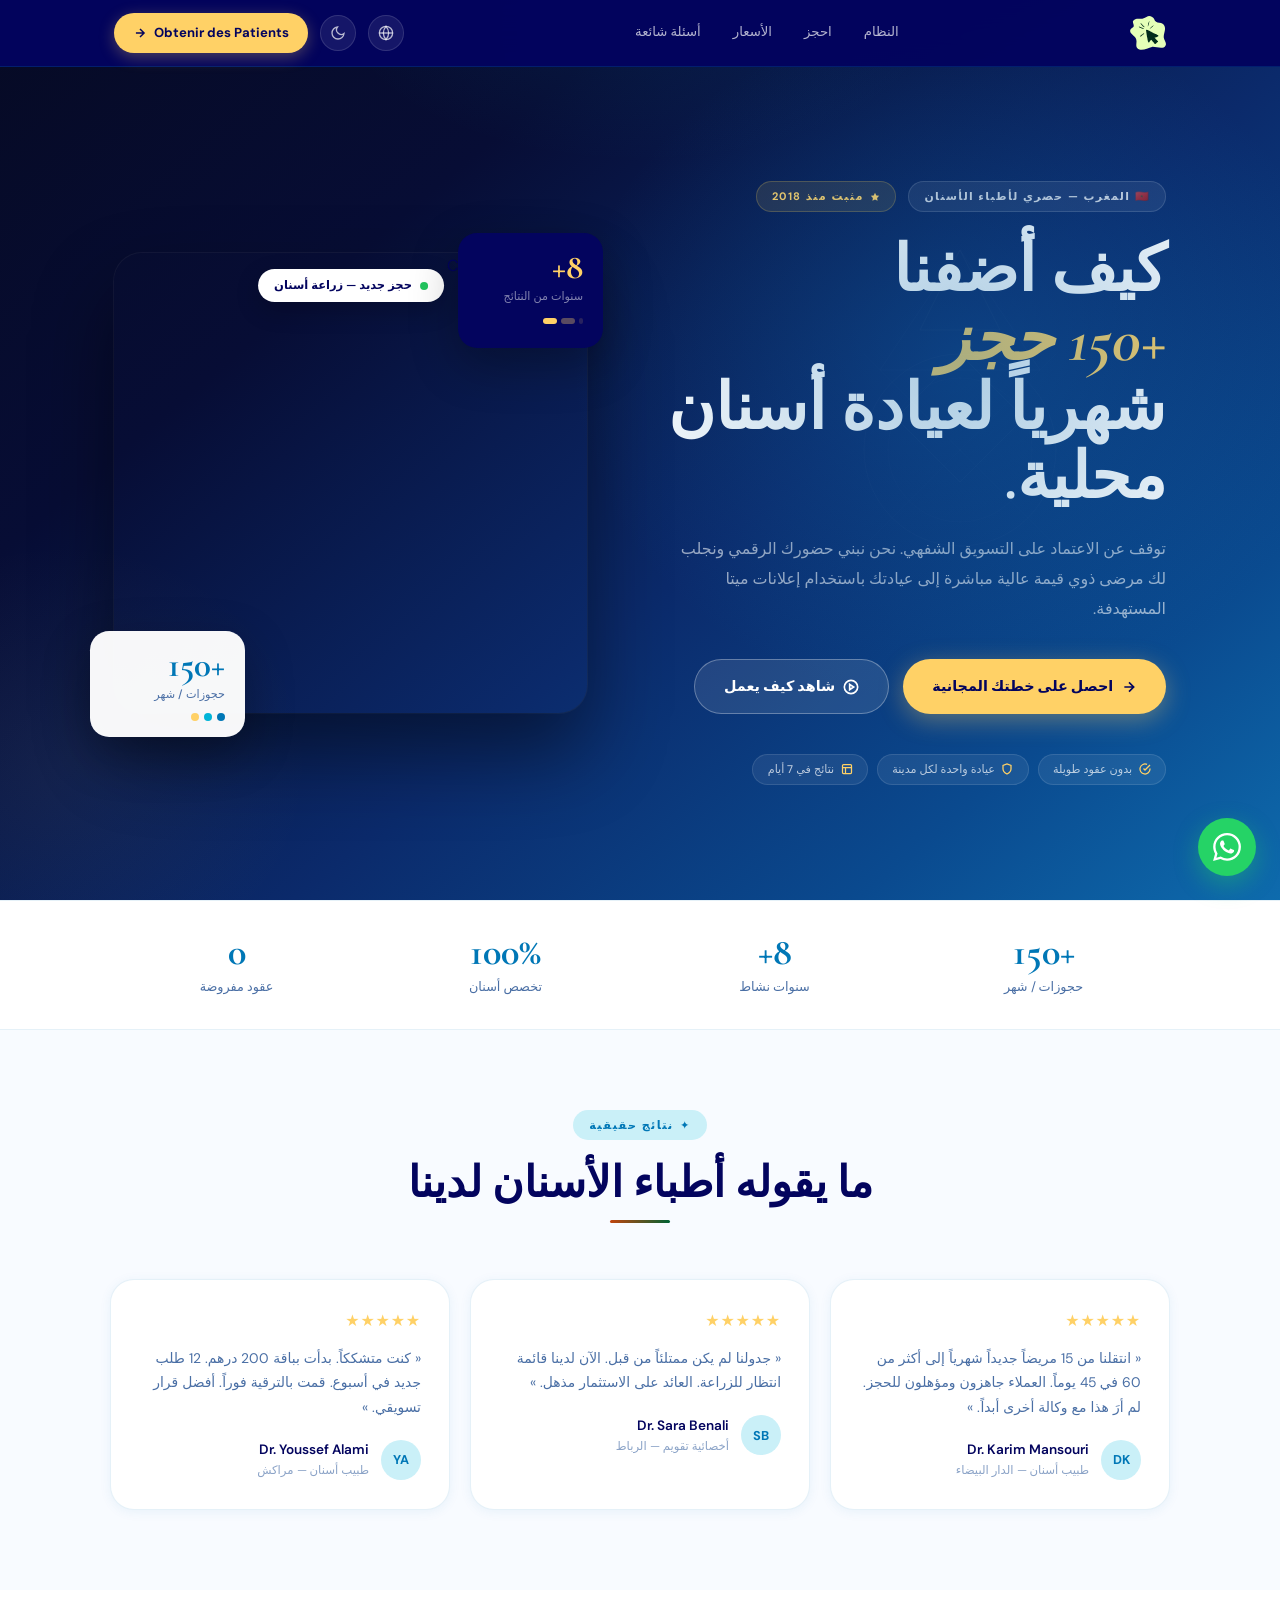
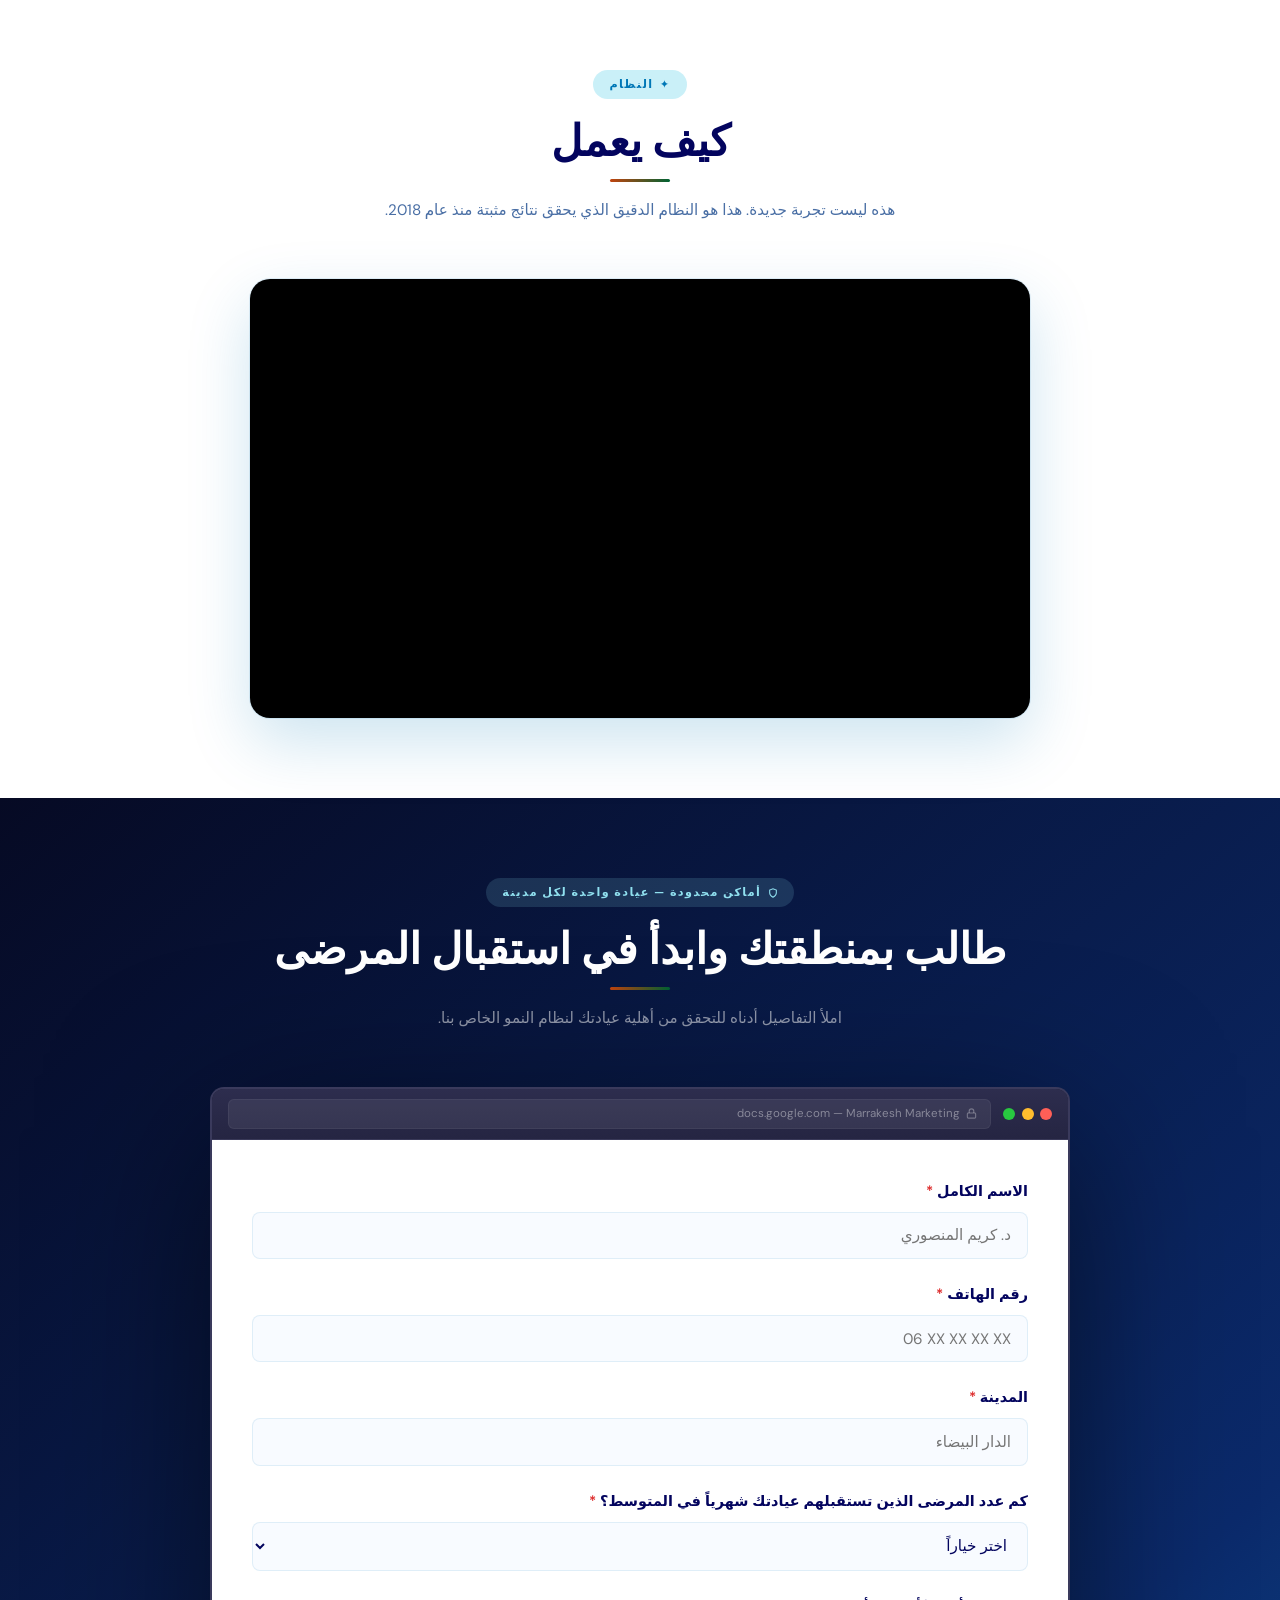
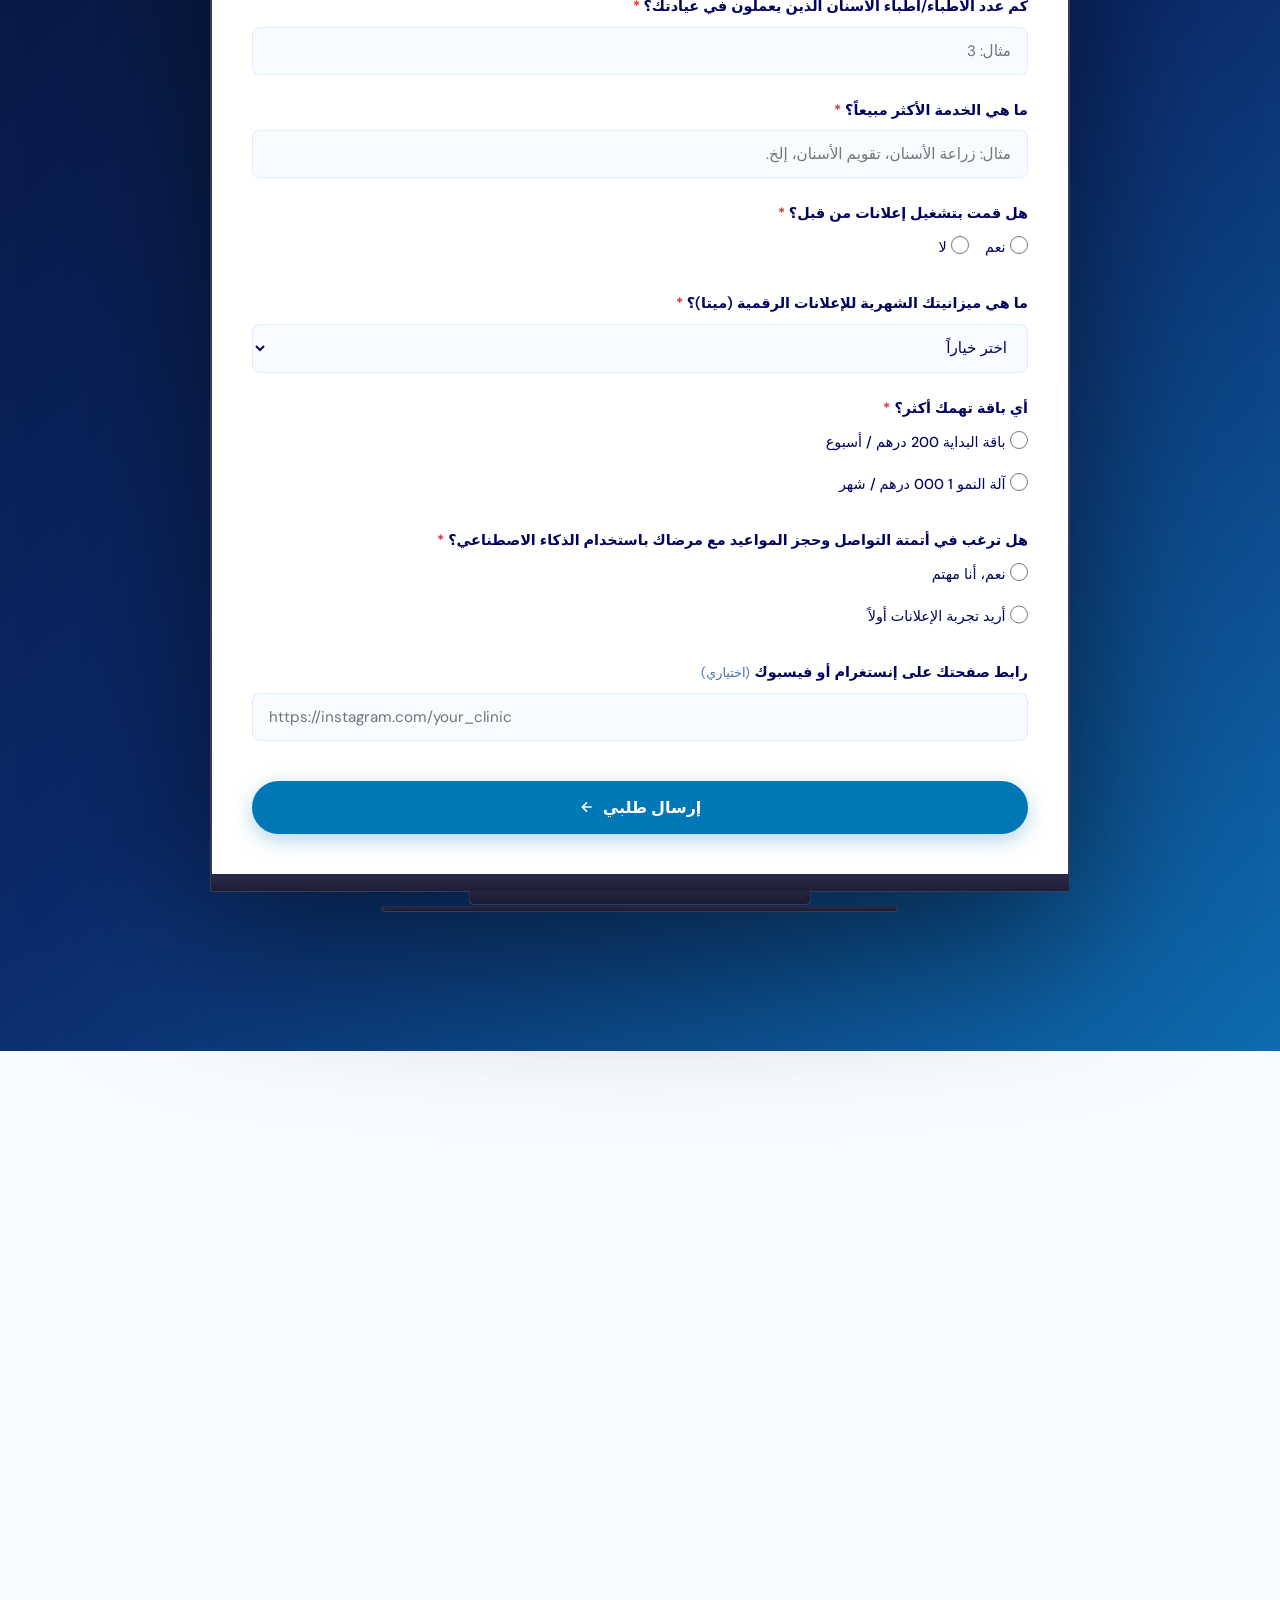
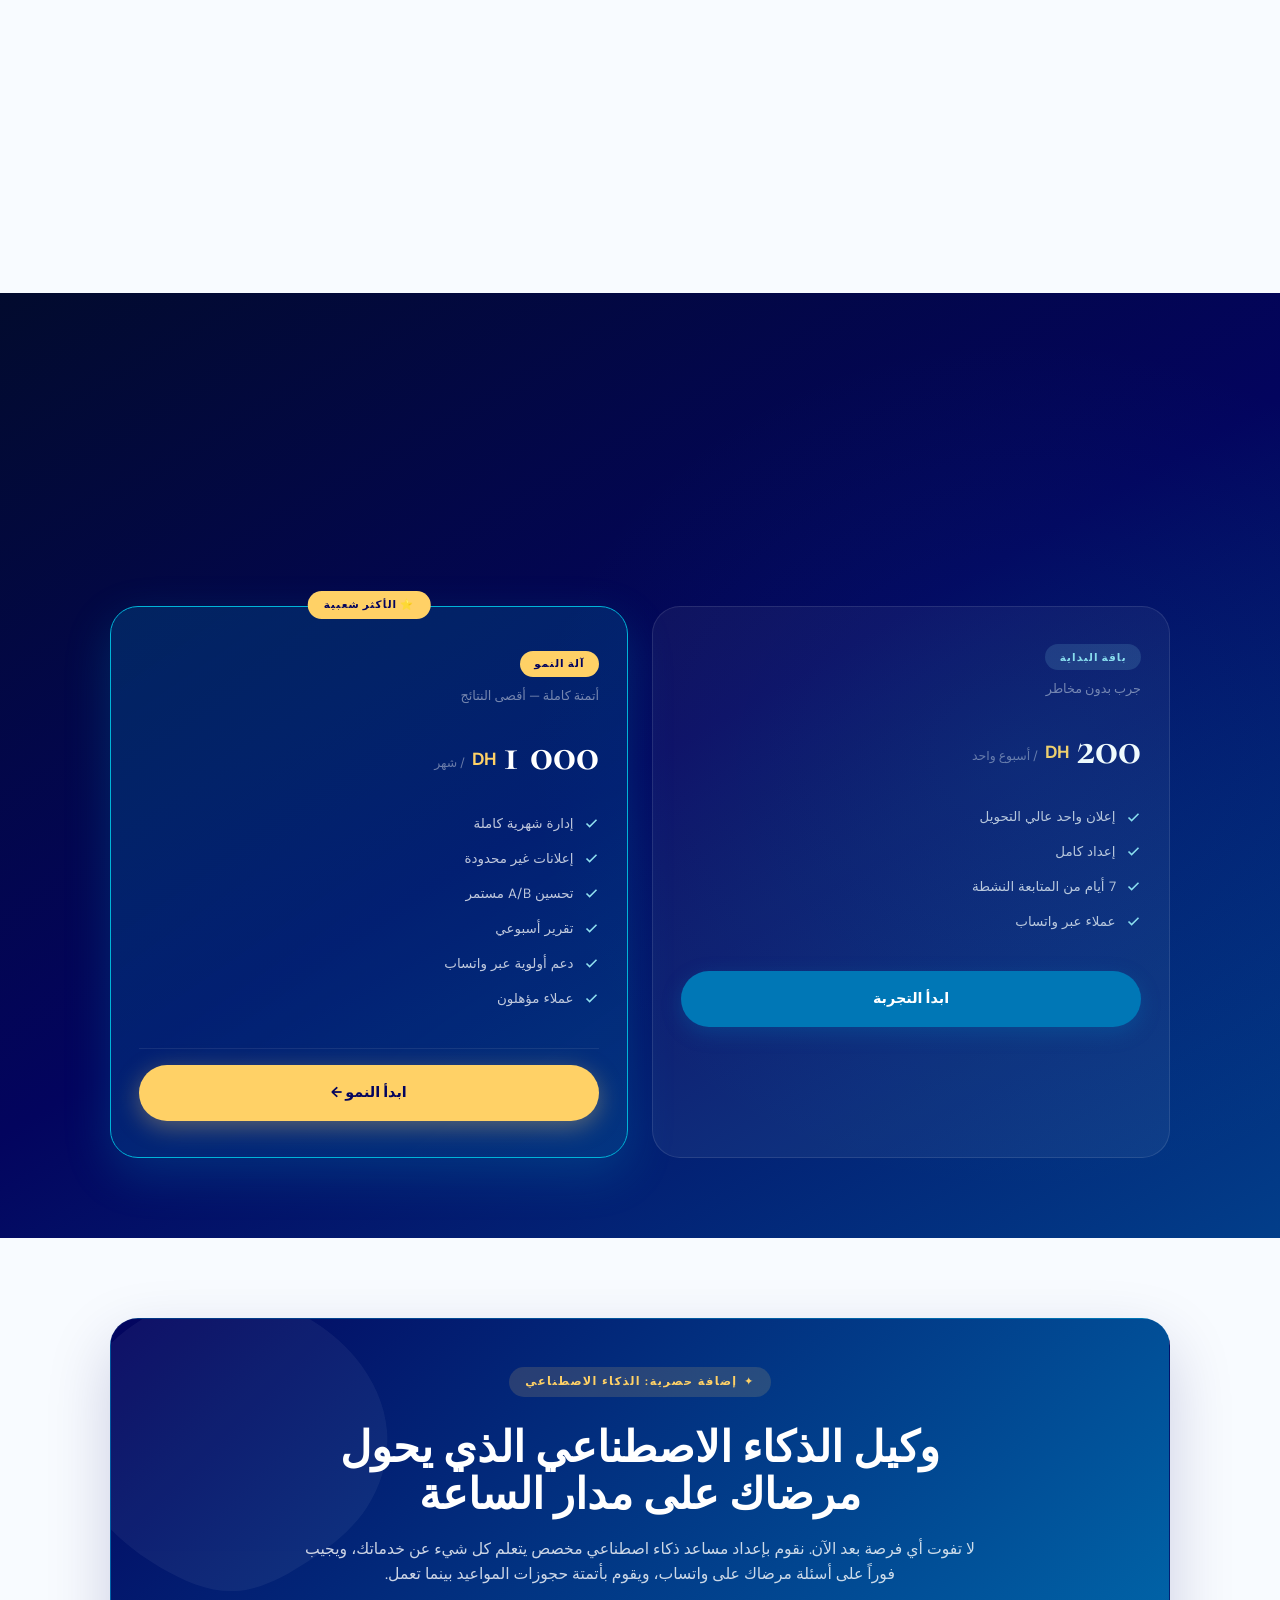
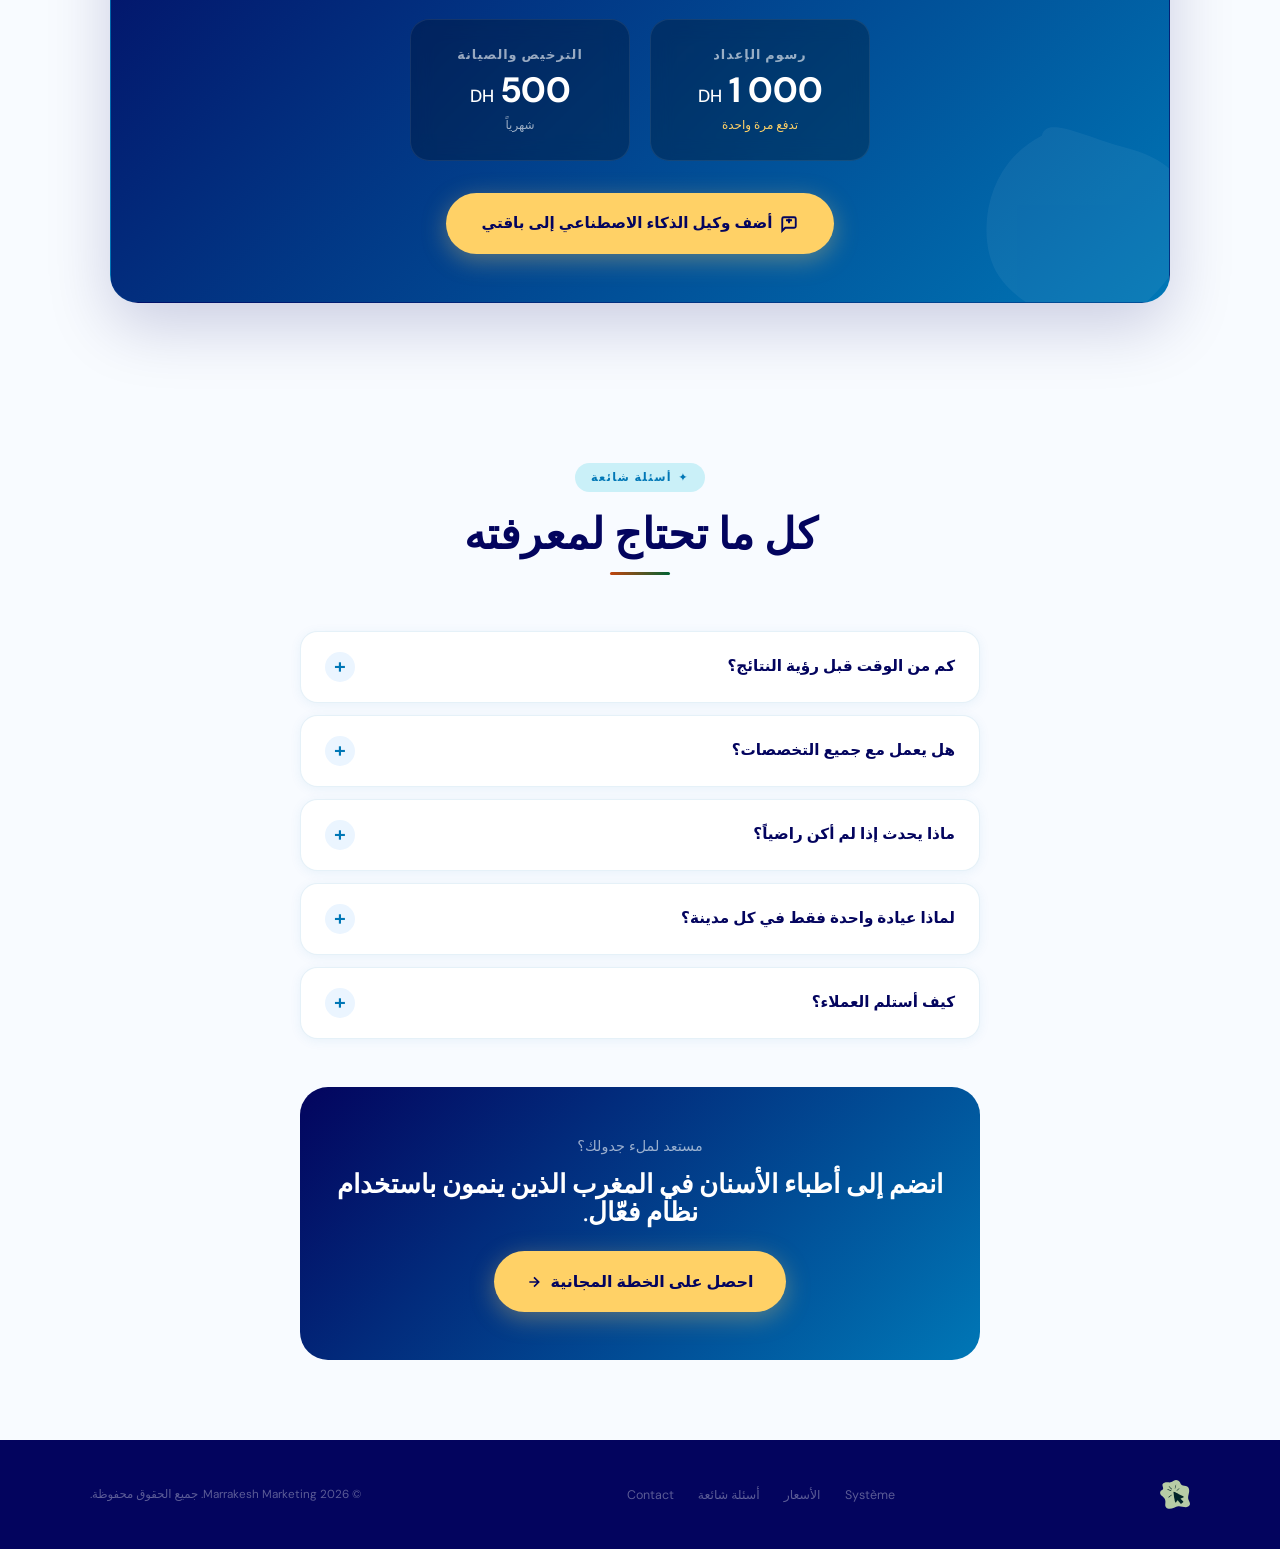
==== commit e8c15532: "Migrate to Web3Forms, add Thank You page with Meta Pixel, and update budget options" ====
--- a/ar.html
+++ b/ar.html
@@ -1952,7 +1952,114 @@
       right: 0;
       height: 20px;
     }
+    /* ═══════════════════════════════════════════
+   CUSTOM FORM
+═══════════════════════════════════════════ */
+    .custom-form {
+      display: flex;
+      flex-direction: column;
+      gap: 1.5rem;
+      text-align: right;
+    }
+    .custom-form label {
+      display: block;
+      font-weight: 600;
+      color: var(--text-main);
+      margin-bottom: 0.5rem;
+      font-size: 0.9rem;
+    }
+    .custom-form label .req { color: #DC2626; }
+    .custom-form label .optional { color: var(--text-muted); font-size: 0.8rem; font-weight: 400; }
+    .custom-form input[type="text"],
+    .custom-form input[type="tel"],
+    .custom-form input[type="url"],
+    .custom-form input[type="number"],
+    .custom-form select {
+      width: 100%;
+      padding: 0.8rem 1rem;
+      border-radius: 8px;
+      border: 1px solid var(--border);
+      background: var(--bg-page);
+      color: var(--text-main);
+      font-family: inherit;
+      font-size: 0.95rem;
+      transition: all 0.2s;
+    }
+    .custom-form input:focus,
+    .custom-form select:focus {
+      outline: none;
+      border-color: var(--blue);
+      box-shadow: 0 0 0 3px rgba(0, 119, 182, 0.15);
+    }
+    .radio-group { display: flex; gap: 1rem; }
+    .radio-vertical { flex-direction: column; gap: 0.5rem; }
+    .radio-label {
+      display: flex;
+      align-items: center;
+      gap: 0.5rem;
+      font-weight: 500 !important;
+      cursor: pointer;
+    }
+    .radio-label input {
+      width: 1.15rem;
+      height: 1.15rem;
+      accent-color: var(--blue);
+      margin: 0;
+      position: relative;
+      top: 2px;
+      flex-shrink: 0;
+    }
+    .submit-btn {
+      width: 100%;
+      padding: 1rem;
+      font-size: 1rem;
+      margin-top: 1rem;
+      display: flex;
+      justify-content: center;
+    }
+    .submit-btn:disabled {
+      opacity: 0.7;
+      cursor: not-allowed;
+    }
+    .form-result {
+      margin-top: 1rem;
+      padding: 1rem;
+      border-radius: 8px;
+      text-align: center;
+      font-weight: 600;
+      display: none;
+    }
+    .form-result.success {
+      display: block;
+      background: rgba(0, 180, 50, 0.1);
+      color: #008a2b;
+      border: 1px solid rgba(0, 180, 50, 0.2);
+    }
+    .form-result.error {
+      display: block;
+      background: rgba(220, 38, 38, 0.1);
+      color: #DC2626;
+      border: 1px solid rgba(220, 38, 38, 0.2);
+    }
   </style>
+
+  <!-- Meta Pixel Code -->
+  <script>
+    !function(f,b,e,v,n,t,s)
+    {if(f.fbq)return;n=f.fbq=function(){n.callMethod?
+    n.callMethod.apply(n,arguments):n.queue.push(arguments)};
+    if(!f._fbq)f._fbq=n;n.push=n;n.loaded=!0;n.version='2.0';
+    n.queue=[];t=b.createElement(e);t.async=!0;
+    t.src=v;s=b.getElementsByTagName(e)[0];
+    s.parentNode.insertBefore(t,s)}(window, document,'script',
+    'https://connect.facebook.net/en_US/fbevents.js');
+    fbq('init', '897580556657273');
+    fbq('track', 'PageView');
+  </script>
+  <noscript><img height="1" width="1" style="display:none"
+    src="https://www.facebook.com/tr?id=897580556657273&ev=PageView&noscript=1"
+  /></noscript>
+  <!-- End Meta Pixel Code -->
 </head>
 
 <body>
@@ -2264,11 +2371,98 @@
               docs.google.com — Marrakesh Marketing
             </div>
           </div>
-          <div class="macbook-iframe-wrap" id="formWrap">
-            <iframe id="gform"
-              src="https://docs.google.com/forms/d/e/1FAIpQLSc5AsvZZ0cgzAM4sxGP7REi2oJPfFTqbE4lUsErti-8wNw30A/viewform?embedded=true&hl=ar"
-              title="Formulaire Marrakesh Marketing" marginheight="0" marginwidth="0" scrolling="auto"
-              loading="lazy">Chargement…</iframe>
+          <div class="macbook-iframe-wrap" id="formWrap" style="padding: 2.5rem; background: var(--bg-card);">
+            <form id="contactForm" class="custom-form">
+              <input type="hidden" name="access_key" value="d5fd191c-747b-4cf1-9410-42436970276a">
+              <input type="hidden" name="subject" value="Nouveau Lead - Dentiste LP (Arabic)">
+              <input type="hidden" name="from_name" value="Système Acquisition Patients">
+              <!-- Honeypot -->
+              <input type="checkbox" name="botcheck" class="hidden" style="display: none;">
+
+              <div class="form-group">
+                <label>الاسم الكامل <span class="req">*</span></label>
+                <input type="text" name="Nom Complet" required placeholder="د. كريم المنصوري">
+              </div>
+
+              <div class="form-group">
+                <label>رقم الهاتف <span class="req">*</span></label>
+                <input type="tel" name="Téléphone" required placeholder="06 XX XX XX XX" dir="ltr" style="text-align: right;">
+              </div>
+
+              <div class="form-group">
+                <label>المدينة <span class="req">*</span></label>
+                <input type="text" name="Ville" required placeholder="الدار البيضاء">
+              </div>
+
+              <div class="form-group">
+                <label>كم عدد المرضى الذين تستقبلهم عيادتك شهرياً في المتوسط؟ <span class="req">*</span></label>
+                <select name="Volume Patients" required>
+                  <option value="" disabled selected>اختر خياراً</option>
+                  <option value="Moins de 100">أقل من 100</option>
+                  <option value="100 - 300">100 - 300</option>
+                  <option value="300 - 500">300 - 500</option>
+                  <option value="Plus de 500">أكثر من 500</option>
+                </select>
+              </div>
+
+              <div class="form-group">
+                <label>كم عدد الأطباء/أطباء الأسنان الذين يعملون في عيادتك؟ <span class="req">*</span></label>
+                <input type="number" name="Nombre de praticiens" min="1" required placeholder="مثال: 3">
+              </div>
+
+              <div class="form-group">
+                <label>ما هي الخدمة الأكثر مبيعاً؟ <span class="req">*</span></label>
+                <input type="text" name="Service le plus vendu" required placeholder="مثال: زراعة الأسنان، تقويم الأسنان، إلخ.">
+              </div>
+
+              <div class="form-group">
+                <label>هل قمت بتشغيل إعلانات من قبل؟ <span class="req">*</span></label>
+                <div class="radio-group">
+                  <label class="radio-label"><input type="radio" name="Expérience Publicitaire" value="Oui" required> <span>نعم</span></label>
+                  <label class="radio-label"><input type="radio" name="Expérience Publicitaire" value="Non" required> <span>لا</span></label>
+                </div>
+              </div>
+
+              <div class="form-group">
+                <label>ما هي ميزانيتك الشهرية للإعلانات الرقمية (ميتا)؟ <span class="req">*</span></label>
+                <select name="Budget Mensuel" required>
+                  <option value="" disabled selected>اختر خياراً</option>
+                  <option value="Moins de 3000 DH">أقل من 3000 درهم</option>
+                  <option value="3000 DH - 4000 DH">3000 درهم - 4000 درهم</option>
+                  <option value="4000 DH - 5000 DH">4000 درهم - 5000 درهم</option>
+                  <option value="Plus de 5 000 DH">أكثر من 5000 درهم</option>
+                </select>
+              </div>
+
+              <div class="form-group">
+                <label>أي باقة تهمك أكثر؟ <span class="req">*</span></label>
+                <div class="radio-group radio-vertical">
+                  <label class="radio-label"><input type="radio" name="Forfait Intéressé" value="Le Pack Démarrage 200 DH / 1 Semaine" required> <span>باقة البداية 200 درهم / أسبوع</span></label>
+                  <label class="radio-label"><input type="radio" name="Forfait Intéressé" value="La Machine de Croissance 1 000 DH / Mois" required> <span>آلة النمو 1 000 درهم / شهر</span></label>
+                </div>
+              </div>
+
+              <div class="form-group">
+                <label>هل ترغب في أتمتة التواصل وحجز المواعيد مع مرضاك باستخدام الذكاء الاصطناعي؟ <span class="req">*</span></label>
+                <div class="radio-group radio-vertical">
+                  <label class="radio-label"><input type="radio" name="Intérêt IA" value="Oui, ça m'intéresse" required> <span>نعم، أنا مهتم</span></label>
+                  <label class="radio-label"><input type="radio" name="Intérêt IA" value="Je veux d'abord essayer les publicités" required> <span>أريد تجربة الإعلانات أولاً</span></label>
+                </div>
+              </div>
+
+              <div class="form-group">
+                <label>رابط صفحتك على إنستغرام أو فيسبوك <span class="optional">(اختياري)</span></label>
+                <input type="url" name="Lien Réseaux Sociaux" placeholder="https://instagram.com/your_clinic" dir="ltr" style="text-align: left;">
+              </div>
+
+              <button type="submit" class="btn btn-blue submit-btn" id="submitBtn">
+                إرسال طلبي
+                <svg width="16" height="16" viewBox="0 0 24 24" fill="none" stroke="currentColor" stroke-width="2.5" style="transform: scaleX(-1);">
+                  <path d="M5 12h14M12 5l7 7-7 7"/>
+                </svg>
+              </button>
+              <div id="formResult" class="form-result"></div>
+            </form>
           </div>
         </div>
         <div class="macbook-stand-top"></div>
@@ -2631,28 +2825,61 @@
       });
     });
 
-    /* ── Google Form — dynamic iframe height ── */
-    (function () {
-      const iframe = document.getElementById('gform');
-      if (!iframe) return;
-
-      // Poll to auto-grow iframe once loaded (cross-origin safe fallback)
-      iframe.addEventListener('load', function () {
-        // Try same-origin height detection
-        try {
-          const h = iframe.contentWindow.document.body.scrollHeight;
-          if (h > 400) iframe.style.height = h + 'px';
-        } catch (e) {
-          // Cross-origin (Google Forms) — use safe fixed tall height
-          // and use ResizeObserver on the inner document if available
+    /* ── Web3Forms Submission ── */
+    const form = document.getElementById('contactForm');
+    const result = document.getElementById('formResult');
+    const submitBtn = document.getElementById('submitBtn');
+
+    if (form) {
+      form.addEventListener('submit', function(e) {
+        e.preventDefault();
+        
+        submitBtn.disabled = true;
+        submitBtn.innerHTML = 'جاري الإرسال... <svg width="16" height="16" viewBox="0 0 24 24" fill="none" stroke="currentColor" stroke-width="2.5"><path d="M12 2v4M12 18v4M4.93 4.93l2.83 2.83M16.24 16.24l2.83 2.83M2 12h4M18 12h4M4.93 19.07l2.83-2.83M16.24 7.76l2.83-2.83" style="transform-origin: center; animation: spin 1s linear infinite;"/></svg>';
+        
+        // Inline animation for spinner
+        if(!document.getElementById('spinStyle')) {
+            const style = document.createElement('style');
+            style.id = 'spinStyle';
+            style.innerHTML = '@keyframes spin { 100% { transform: rotate(360deg); } }';
+            document.head.appendChild(style);
         }
-        // Fallback: set generous height for the full form
-        iframe.style.height = '850px';
+
+        const formData = new FormData(form);
+        const object = Object.fromEntries(formData);
+        const json = JSON.stringify(object);
+
+        fetch('https://api.web3forms.com/submit', {
+            method: 'POST',
+            headers: {
+                'Content-Type': 'application/json',
+                'Accept': 'application/json'
+            },
+            body: json
+        })
+        .then(async (response) => {
+            let json = await response.json();
+            if (response.status == 200) {
+                window.location.href = 'thank-you.html';
+                form.reset();
+            } else {
+                console.log(response);
+                result.innerHTML = 'حدث خطأ. يرجى المحاولة مرة أخرى.';
+                result.className = 'form-result error';
+            }
+        })
+        .catch(error => {
+            console.log(error);
+            result.innerHTML = 'حدث خطأ. يرجى التحقق من اتصالك بالإنترنت.';
+            result.className = 'form-result error';
+        })
+        .then(function() {
+            submitBtn.disabled = false;
+            submitBtn.innerHTML = 'إرسال طلبي <svg width="16" height="16" viewBox="0 0 24 24" fill="none" stroke="currentColor" stroke-width="2.5" style="transform: scaleX(-1);"><path d="M5 12h14M12 5l7 7-7 7"/></svg>';
+            setTimeout(() => { result.className = 'form-result'; result.style.display = 'none'; }, 6000);
+        });
       });
-
-      // Extra safety: bump height after a delay (Google Forms loads progressively)
-      setTimeout(() => { if (parseInt(iframe.style.height || 0) < 800) iframe.style.height = '850px'; }, 3000);
-    })();
+    }
   </script>
 </body>
 
